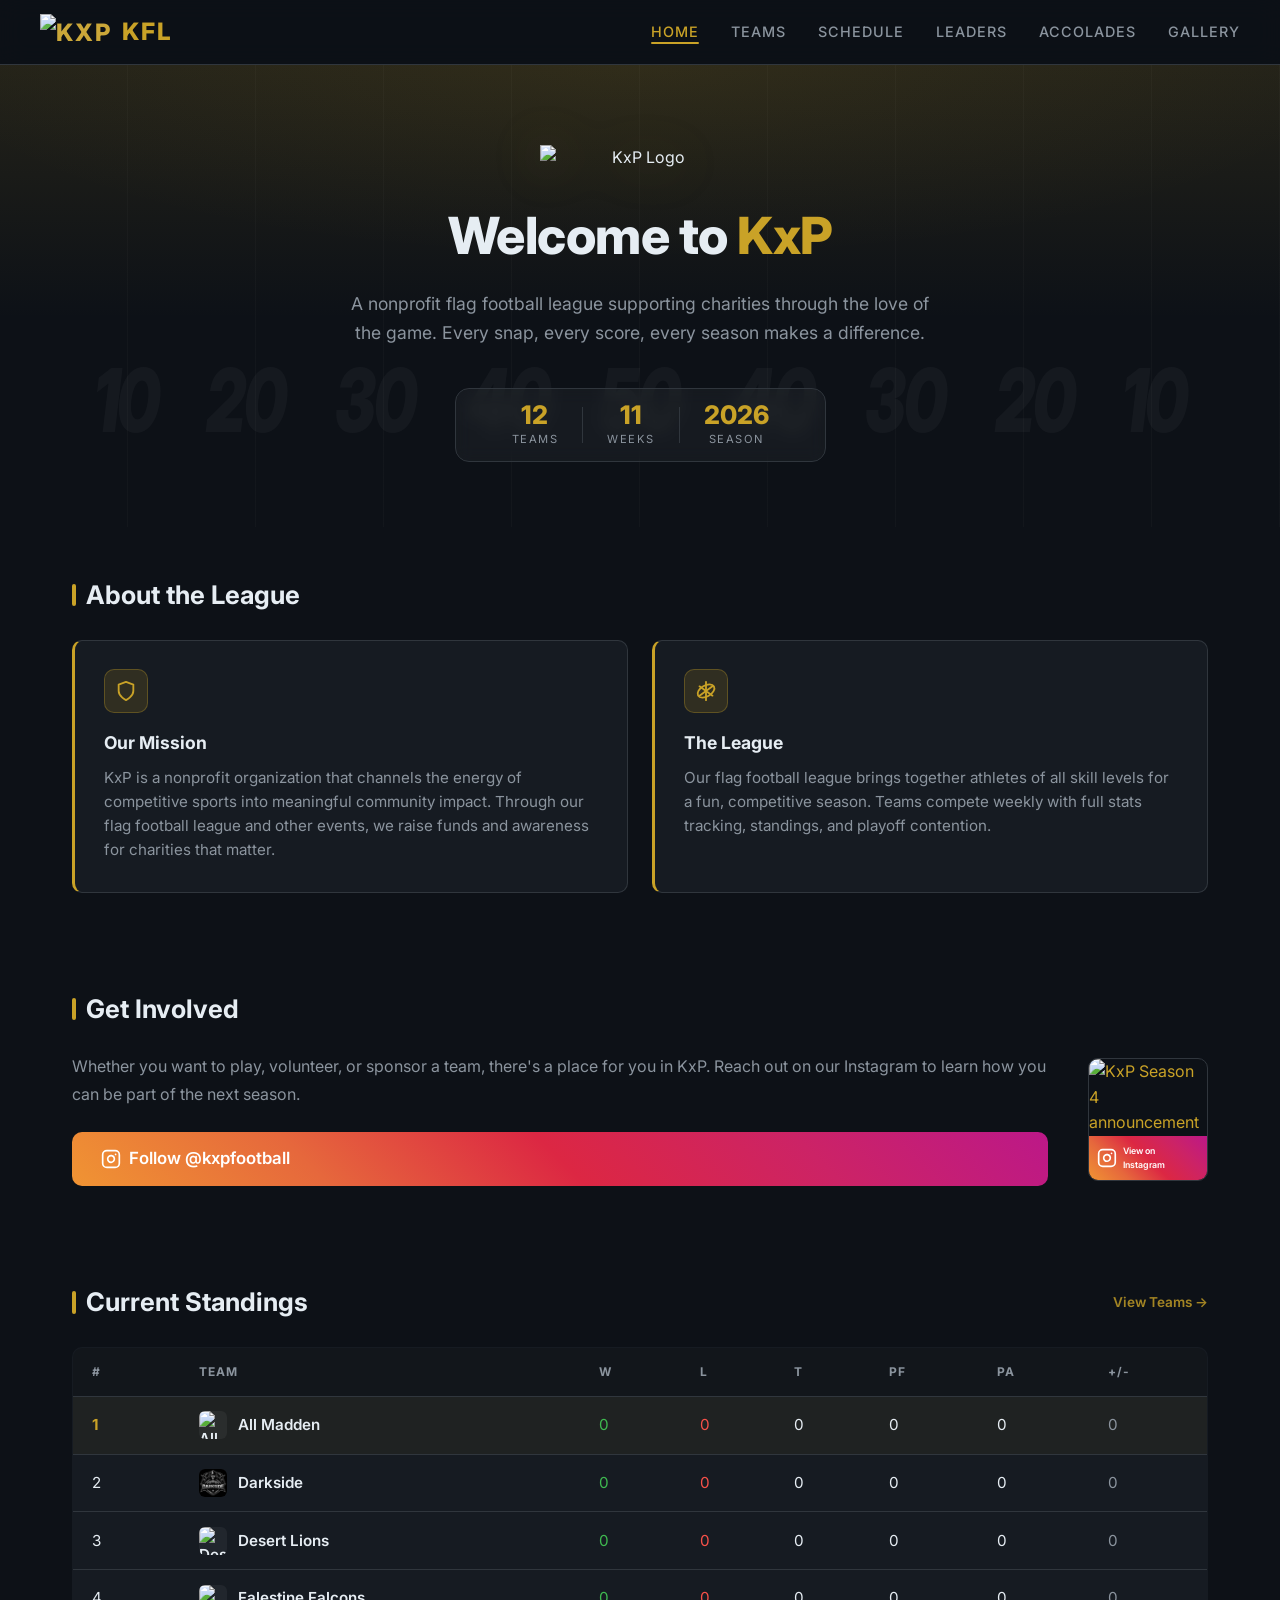
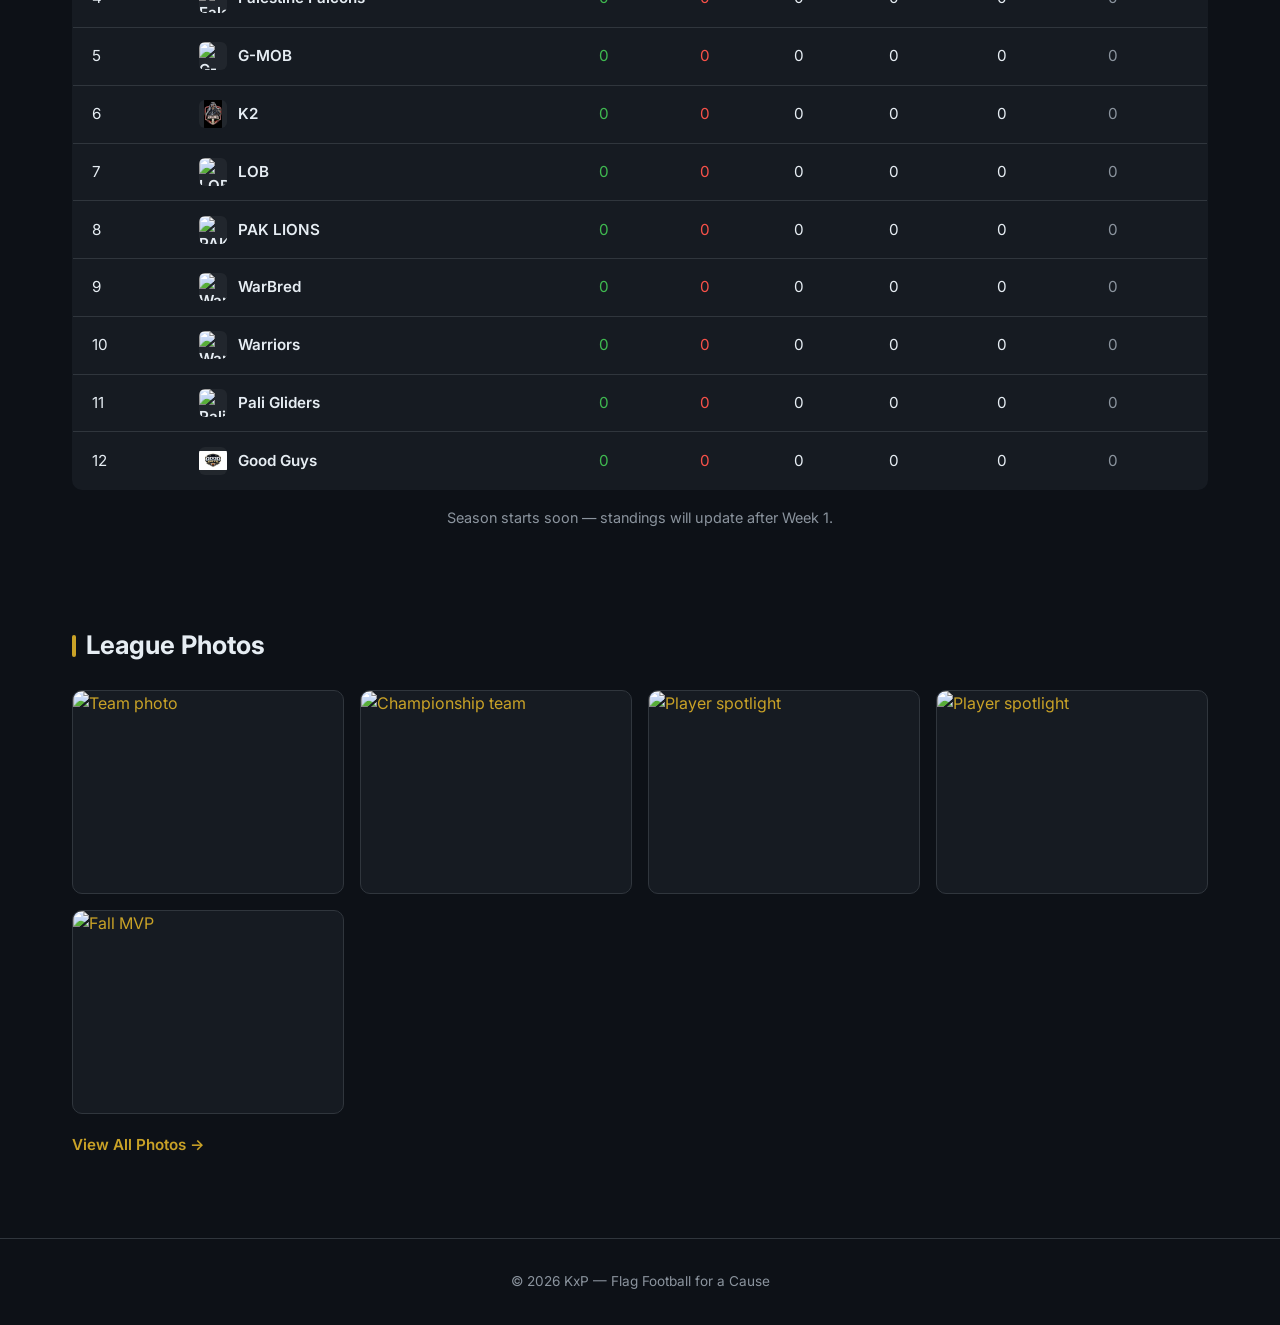
==== index.html @ 0ea10fe6 "Updated current schedule and cleared previous dummy stats" ====
<!DOCTYPE html>
<html lang="en">
<head>
  <meta charset="UTF-8">
  <meta name="viewport" content="width=device-width, initial-scale=1.0">
  <title>KxP Flag Football League</title>
  <link rel="preconnect" href="https://fonts.googleapis.com">
  <link href="https://fonts.googleapis.com/css2?family=Inter:wght@400;500;600;700;800&display=swap" rel="stylesheet">
  <link rel="stylesheet" href="css/style.css">
</head>
<body>

  <!-- Navigation -->
  <nav class="navbar">
    <div class="navbar-inner">
      <a href="index.html" class="nav-brand"><img src="images/logo.PNG" alt="KxP"> KFL</a>
      <button class="mobile-toggle" onclick="toggleMobileNav()">&#9776;</button>
      <ul class="nav-links">
        <li><a href="index.html">Home</a></li>
        <li><a href="teams.html">Teams</a></li>
        <li><a href="schedule.html">Schedule</a></li>
        <li><a href="leaders.html">Leaders</a></li>
        <li><a href="accolades.html">Accolades</a></li>
        <li><a href="gallery.html">Gallery</a></li>
      </ul>
    </div>
  </nav>

  <!-- Hero -->
  <section class="hero">
    <div class="hero-field-lines" aria-hidden="true">
      <div class="hero-yard-numbers">
        <span>10</span>
        <span>20</span>
        <span>30</span>
        <span>40</span>
        <span>50</span>
        <span>40</span>
        <span>30</span>
        <span>20</span>
        <span>10</span>
      </div>
    </div>
    <div class="hero-content">
      <div class="hero-logo">
        <img src="images/logo.PNG" alt="KxP Logo">
      </div>
      <h1>Welcome to <span>KxP</span></h1>
      <p class="subtitle">
        A nonprofit flag football league supporting charities through the love of the game.
        Every snap, every score, every season makes a difference.
      </p>
      <div class="hero-stats">
        <div class="hero-stat"><span class="hero-stat-num">12</span><span class="hero-stat-label">Teams</span></div>
        <div class="hero-stat-divider"></div>
        <div class="hero-stat"><span class="hero-stat-num">11</span><span class="hero-stat-label">Weeks</span></div>
        <div class="hero-stat-divider"></div>
        <div class="hero-stat"><span class="hero-stat-num">2026</span><span class="hero-stat-label">Season</span></div>
      </div>
    </div>
  </section>

  <!-- About -->
  <section class="section">
    <h2 class="section-title">About the League</h2>
    <div class="about-grid">
      <div class="about-card">
        <div class="about-card-icon">
          <svg viewBox="0 0 24 24" fill="none" stroke="currentColor" stroke-width="2" stroke-linecap="round" stroke-linejoin="round"><path d="M12 22s8-4 8-10V5l-8-3-8 3v7c0 6 8 10 8 10z"/></svg>
        </div>
        <h3>Our Mission</h3>
        <p>KxP is a nonprofit organization that channels the energy of competitive sports into meaningful community impact. Through our flag football league and other events, we raise funds and awareness for charities that matter.</p>
      </div>
      <div class="about-card">
        <div class="about-card-icon">
          <svg viewBox="0 0 24 24" fill="none" stroke="currentColor" stroke-width="2" stroke-linecap="round" stroke-linejoin="round"><ellipse cx="12" cy="12" rx="10" ry="6" transform="rotate(-30 12 12)"/><line x1="12" y1="2" x2="12" y2="22"/><path d="M4.93 6.93l14.14 10.14M19.07 6.93 4.93 17.07"/></svg>
        </div>
        <h3>The League</h3>
        <p>Our flag football league brings together athletes of all skill levels for a fun, competitive season. Teams compete weekly with full stats tracking, standings, and playoff contention.</p>
      </div>
    </div>
  </section>

  <!-- Get Involved -->
  <section class="section">
    <h2 class="section-title">Get Involved</h2>
    <div class="get-involved">
      <div class="get-involved-text">
        <p>Whether you want to play, volunteer, or sponsor a team, there's a place for you in KxP. Reach out on our Instagram to learn how you can be part of the next season.</p>
        <a href="https://www.instagram.com/kxpfootball/" target="_blank" rel="noopener" class="ig-follow-btn">
          <svg class="ig-icon" viewBox="0 0 24 24" fill="none" stroke="currentColor" stroke-width="2" stroke-linecap="round" stroke-linejoin="round"><rect x="2" y="2" width="20" height="20" rx="5" ry="5"/><path d="M16 11.37A4 4 0 1 1 12.63 8 4 4 0 0 1 16 11.37z"/><line x1="17.5" y1="6.5" x2="17.51" y2="6.5"/></svg>
          Follow @kxpfootball
        </a>
      </div>
      <a href="https://www.instagram.com/p/DWUYwHsEU8C/" target="_blank" rel="noopener" class="ig-post-card">
        <img src="images/ig-post.PNG" alt="KxP Season 4 announcement">
        <div class="ig-post-overlay">
          <svg width="20" height="20" viewBox="0 0 24 24" fill="none" stroke="#fff" stroke-width="2" stroke-linecap="round" stroke-linejoin="round"><rect x="2" y="2" width="20" height="20" rx="5" ry="5"/><path d="M16 11.37A4 4 0 1 1 12.63 8 4 4 0 0 1 16 11.37z"/><line x1="17.5" y1="6.5" x2="17.51" y2="6.5"/></svg>
          View on Instagram
        </div>
      </a>
    </div>
  </section>

  <!-- Standings -->
  <section class="section">
    <div class="section-title-row">
      <h2 class="section-title">Current Standings</h2>
      <a href="teams.html" class="section-link">View Teams &rarr;</a>
    </div>
    <div style="overflow-x:auto">
      <div id="standings"></div>
    </div>
  </section>

  <!-- Gallery Preview -->
  <section class="section">
    <h2 class="section-title">League Photos</h2>
    <div class="gallery-grid">
      <a href="gallery.html?photo=0" class="gallery-item"><img src="images/team1.PNG" alt="Team photo"></a>
      <a href="gallery.html?photo=1" class="gallery-item"><img src="images/DL.PNG" alt="Championship team"></a>
      <a href="gallery.html?photo=2" class="gallery-item"><img src="images/Player1.PNG" alt="Player spotlight"></a>
      <a href="gallery.html?photo=3" class="gallery-item"><img src="images/Player2.PNG" alt="Player spotlight"></a>
      <a href="gallery.html?photo=4" class="gallery-item"><img src="images/MVPfall.PNG" alt="Fall MVP"></a>
    </div>
    <a href="gallery.html" class="gallery-view-all">View All Photos &rarr;</a>
  </section>

  <!-- Footer -->
  <footer class="footer">
    <p>&copy; 2026 KxP &mdash; Flag Football for a Cause</p>
  </footer>

  <script src="js/app.js"></script>
</body>
</html>
---- css/style.css ----
/* ── Reset & Base ── */
*, *::before, *::after { margin: 0; padding: 0; box-sizing: border-box; }

:root {
  --bg: #0d1117;
  --surface: #161b22;
  --surface-hover: #1c2129;
  --border: #30363d;
  --text: #e6edf3;
  --text-muted: #8b949e;
  --accent: #c9a227;
  --accent-glow: rgba(201, 162, 39, 0.15);
  --green: #3fb950;
  --red: #f85149;
  --radius: 10px;
}

html { scroll-behavior: smooth; }

body {
  font-family: 'Inter', -apple-system, BlinkMacSystemFont, 'Segoe UI', sans-serif;
  background: var(--bg);
  color: var(--text);
  line-height: 1.6;
  min-height: 100vh;
}

a { color: var(--accent); text-decoration: none; transition: opacity 0.2s; }
a:hover { opacity: 0.85; }

img { max-width: 100%; display: block; }

/* ── Navigation ── */
.navbar {
  position: sticky;
  top: 0;
  z-index: 100;
  background: rgba(13, 17, 23, 0.92);
  backdrop-filter: blur(12px);
  border-bottom: 1px solid var(--border);
  padding: 0 2rem;
}

.navbar-inner {
  max-width: 1200px;
  margin: 0 auto;
  display: flex;
  align-items: center;
  justify-content: space-between;
  height: 64px;
}

.nav-brand {
  font-size: 1.5rem;
  font-weight: 800;
  color: var(--accent);
  letter-spacing: 2px;
  text-transform: uppercase;
  display: flex;
  align-items: center;
  gap: 0.6rem;
}

.nav-brand img {
  height: 36px;
  width: auto;
  mix-blend-mode: screen;
}

.nav-brand span { color: var(--text); font-weight: 400; }

.nav-links { display: flex; gap: 2rem; list-style: none; }

.nav-links a {
  color: var(--text-muted);
  font-weight: 500;
  font-size: 0.9rem;
  text-transform: uppercase;
  letter-spacing: 1px;
  transition: color 0.2s;
  position: relative;
}

.nav-links a:hover, .nav-links a.active { color: var(--accent); opacity: 1; }

.nav-links a.active::after {
  content: '';
  position: absolute;
  bottom: -4px;
  left: 0;
  right: 0;
  height: 2px;
  background: var(--accent);
  border-radius: 1px;
}

.mobile-toggle {
  display: none;
  background: none;
  border: none;
  color: var(--text);
  font-size: 1.5rem;
  cursor: pointer;
}

/* ── Hero ── */
.hero {
  position: relative;
  text-align: center;
  padding: 5rem 2rem 4rem;
  overflow: hidden;
  background:
    linear-gradient(180deg, rgba(201,162,39,0.12) 0%, transparent 55%),
    radial-gradient(ellipse 80% 60% at 50% 0%, rgba(201,162,39,0.08) 0%, transparent 70%);
}

/* Subtle yard-line texture in the hero */
.hero-field-lines {
  position: absolute;
  inset: 0;
  pointer-events: none;
  background-image:
    repeating-linear-gradient(
      90deg,
      transparent,
      transparent calc(10% - 1px),
      rgba(255,255,255,0.025) calc(10% - 1px),
      rgba(255,255,255,0.025) 10%
    );
  z-index: 0;
}

.hero-yard-numbers {
  position: absolute;
  bottom: 18%;
  left: 0;
  right: 0;
  display: flex;
  justify-content: space-around;
  padding: 0 5.5%;
  pointer-events: none;
  user-select: none;
}

.hero-yard-numbers span {
  font-size: 5.5rem;
  font-weight: 900;
  font-style: italic;
  color: rgba(255, 255, 255, 0.035);
  line-height: 1;
  letter-spacing: -3px;
  transform: scaleX(0.72);
  transform-origin: center bottom;
  display: block;
}

.hero-content {
  position: relative;
  z-index: 1;
}

.hero-logo {
  width: 200px;
  height: auto;
  margin: 0 auto 1.5rem;
  display: flex;
  align-items: center;
  justify-content: center;
  filter: drop-shadow(0 4px 24px rgba(201,162,39,0.3));
}

.hero-logo img {
  width: 100%;
  height: auto;
  object-fit: contain;
}

.hero h1 {
  font-size: 3.2rem;
  font-weight: 800;
  margin-bottom: 0.75rem;
  letter-spacing: -0.5px;
}

.hero h1 span {
  color: var(--accent);
  position: relative;
}

.hero .subtitle {
  color: var(--text-muted);
  font-size: 1.1rem;
  max-width: 600px;
  margin: 0 auto 2rem;
  line-height: 1.7;
}

/* Hero stat strip */
.hero-stats {
  display: inline-flex;
  align-items: center;
  gap: 0;
  background: rgba(255,255,255,0.04);
  border: 1px solid var(--border);
  border-radius: 14px;
  padding: 0.8rem 2rem;
  margin-top: 0.5rem;
  backdrop-filter: blur(8px);
}

.hero-stat {
  display: flex;
  flex-direction: column;
  align-items: center;
  padding: 0 1.5rem;
}

.hero-stat-num {
  font-size: 1.6rem;
  font-weight: 800;
  color: var(--accent);
  line-height: 1;
}

.hero-stat-label {
  font-size: 0.7rem;
  text-transform: uppercase;
  letter-spacing: 1.5px;
  color: var(--text-muted);
  margin-top: 0.2rem;
}

.hero-stat-divider {
  width: 1px;
  height: 36px;
  background: var(--border);
  flex-shrink: 0;
}

/* ── Section ── */
.section {
  max-width: 1200px;
  margin: 0 auto;
  padding: 3rem 2rem;
}

.section-title {
  font-size: 1.6rem;
  font-weight: 700;
  margin-bottom: 1.5rem;
  display: flex;
  align-items: center;
  gap: 0.6rem;
}

.section-title::before {
  content: '';
  width: 4px;
  height: 1.4rem;
  background: var(--accent);
  border-radius: 2px;
}

/* ── Section Title Row ── */
.section-title-row {
  display: flex;
  align-items: center;
  justify-content: space-between;
  margin-bottom: 1.5rem;
}

.section-title-row .section-title {
  margin-bottom: 0;
}

.section-link {
  font-size: 0.85rem;
  font-weight: 600;
  color: var(--accent);
  opacity: 0.8;
  transition: opacity 0.2s;
}

.section-link:hover { opacity: 1; }

/* ── About Cards ── */
.about-grid {
  display: grid;
  grid-template-columns: repeat(auto-fit, minmax(280px, 1fr));
  gap: 1.5rem;
}

.about-card {
  background: var(--surface);
  border: 1px solid var(--border);
  border-radius: var(--radius);
  border-left: 3px solid var(--accent);
  padding: 1.8rem;
  transition: border-color 0.2s, transform 0.2s, box-shadow 0.2s;
}

.about-card:hover {
  transform: translateY(-2px);
  box-shadow: 0 8px 24px rgba(0,0,0,0.3);
}

.about-card-icon {
  width: 44px;
  height: 44px;
  background: var(--accent-glow);
  border: 1px solid rgba(201,162,39,0.3);
  border-radius: 10px;
  display: flex;
  align-items: center;
  justify-content: center;
  margin-bottom: 1rem;
  color: var(--accent);
}

.about-card-icon svg {
  width: 22px;
  height: 22px;
}

.about-card h3 { font-size: 1.1rem; margin-bottom: 0.5rem; }
.about-card p { color: var(--text-muted); font-size: 0.95rem; }

/* ── Get Involved ── */
.get-involved {
  display: flex;
  gap: 2.5rem;
  align-items: center;
  justify-content: center;
}

.get-involved-text {
  flex: 1;
  display: flex;
  flex-direction: column;
  justify-content: center;
}

.get-involved-text p {
  color: var(--text-muted);
  font-size: 1rem;
  line-height: 1.7;
  margin-bottom: 1.5rem;
}

.ig-follow-btn {
  display: inline-flex;
  align-items: center;
  gap: 0.5rem;
  background: linear-gradient(45deg, #f09433, #e6683c, #dc2743, #cc2366, #bc1888);
  color: #fff;
  font-weight: 600;
  font-size: 1.05rem;
  padding: 0.85rem 1.8rem;
  border-radius: 10px;
  transition: transform 0.2s, box-shadow 0.2s;
  text-decoration: none;
}

.ig-follow-btn:hover {
  transform: translateY(-2px);
  box-shadow: 0 4px 20px rgba(225, 48, 108, 0.35);
  opacity: 1;
  color: #fff;
}

.ig-icon {
  width: 20px;
  height: 20px;
}

.ig-post-card {
  flex-shrink: 0;
  width: 120px;
  border-radius: 10px;
  overflow: hidden;
  position: relative;
  display: block;
  text-decoration: none;
  border: 1px solid var(--border);
  transition: transform 0.2s, box-shadow 0.2s;
}

.ig-post-card:hover {
  transform: translateY(-3px);
  box-shadow: 0 6px 24px rgba(225, 48, 108, 0.3);
}

.ig-post-card img {
  width: 100%;
  display: block;
}

.ig-post-overlay {
  display: flex;
  align-items: center;
  justify-content: center;
  gap: 0.4rem;
  padding: 0.5rem;
  background: linear-gradient(45deg, #f09433, #e6683c, #dc2743, #cc2366, #bc1888);
  color: #fff;
  font-size: 0.55rem;
  font-weight: 600;
}

@media (max-width: 768px) {
  .get-involved {
    flex-direction: column;
  }
  .ig-post-card {
    width: 100%;
    max-width: 280px;
    margin: 0 auto;
  }
}

/* ── Standings Table ── */
.standings-table {
  width: 100%;
  border-collapse: collapse;
  background: var(--surface);
  border: 1px solid var(--border);
  border-radius: var(--radius);
  overflow: hidden;
}

.standings-table th {
  text-align: left;
  padding: 0.9rem 1.2rem;
  font-size: 0.75rem;
  text-transform: uppercase;
  letter-spacing: 1px;
  color: var(--text-muted);
  background: rgba(0,0,0,0.2);
  border-bottom: 1px solid var(--border);
}

.standings-table td {
  padding: 0.9rem 1.2rem;
  border-bottom: 1px solid var(--border);
  font-size: 0.95rem;
}

.standings-table tr:last-child td { border-bottom: none; }

.standings-table tbody tr {
  cursor: pointer;
  transition: background 0.15s;
}

.standings-table tbody tr:first-child td:first-child {
  color: var(--accent);
  font-weight: 700;
}

.standings-table tbody tr:first-child {
  background: rgba(201, 162, 39, 0.05);
}

.standings-table tbody tr:hover { background: var(--surface-hover); }

.team-name-cell {
  display: flex;
  align-items: center;
  gap: 0.7rem;
  font-weight: 600;
}

.team-logo {
  border-radius: 6px;
  object-fit: contain;
  flex-shrink: 0;
  background: rgba(255,255,255,0.05);
}

.record-win { color: var(--green); }
.record-loss { color: var(--red); }

/* ── Photo Gallery ── */
.gallery-grid {
  display: grid;
  grid-template-columns: repeat(auto-fill, minmax(220px, 1fr));
  gap: 1rem;
}

.gallery-item {
  aspect-ratio: 4/3;
  border-radius: var(--radius);
  overflow: hidden;
  background: var(--surface);
  border: 1px solid var(--border);
}

.gallery-item img {
  width: 100%;
  height: 100%;
  object-fit: cover;
  transition: transform 0.3s;
}

.gallery-item:hover img { transform: scale(1.05); }

.gallery-view-all {
  display: inline-block;
  margin-top: 1.2rem;
  font-weight: 600;
  font-size: 0.95rem;
  color: var(--accent);
  transition: opacity 0.2s;
}

.gallery-view-all:hover { opacity: 0.8; }

/* ── Gallery Page Grid ── */
.gallery-page-grid {
  display: grid;
  grid-template-columns: repeat(auto-fill, minmax(260px, 1fr));
  gap: 1.2rem;
}

.gallery-page-item {
  border-radius: var(--radius);
  overflow: hidden;
  background: var(--surface);
  border: 1px solid var(--border);
  cursor: pointer;
  transition: border-color 0.2s, transform 0.2s;
}

.gallery-page-item:hover {
  border-color: var(--accent);
  transform: translateY(-3px);
}

.gallery-page-item img {
  width: 100%;
  aspect-ratio: 4/3;
  object-fit: cover;
  display: block;
  transition: transform 0.3s;
}

.gallery-page-item:hover img { transform: scale(1.03); }

.gallery-page-caption {
  padding: 0.7rem 1rem;
  font-size: 0.85rem;
  color: var(--text-muted);
  font-weight: 500;
}

/* ── Lightbox ── */
.lightbox {
  display: none;
  position: fixed;
  inset: 0;
  z-index: 1000;
  background: rgba(0, 0, 0, 0.92);
  backdrop-filter: blur(8px);
  align-items: center;
  justify-content: center;
}

.lightbox.active {
  display: flex;
}

.lightbox-content {
  max-width: 90vw;
  max-height: 85vh;
  display: flex;
  flex-direction: column;
  align-items: center;
}

.lightbox-content img {
  max-width: 90vw;
  max-height: 78vh;
  object-fit: contain;
  border-radius: 8px;
  animation: lbFadeIn 0.25s;
}

@keyframes lbFadeIn {
  from { opacity: 0; transform: scale(0.95); }
  to { opacity: 1; transform: scale(1); }
}

.lightbox-caption {
  color: var(--text);
  font-size: 1rem;
  font-weight: 600;
  margin-top: 1rem;
  text-align: center;
}

.lightbox-counter {
  color: var(--text-muted);
  font-size: 0.8rem;
  margin-top: 0.3rem;
}

.lightbox-close,
.lightbox-prev,
.lightbox-next {
  position: absolute;
  background: none;
  border: none;
  color: #fff;
  cursor: pointer;
  transition: color 0.2s, transform 0.2s;
  z-index: 1001;
}

.lightbox-close {
  top: 1.5rem;
  right: 1.5rem;
  font-size: 2.2rem;
  line-height: 1;
}

.lightbox-close:hover { color: var(--accent); }

.lightbox-prev,
.lightbox-next {
  top: 50%;
  transform: translateY(-50%);
  font-size: 2.5rem;
  padding: 0.5rem;
  background: rgba(255,255,255,0.08);
  border-radius: 50%;
  width: 50px;
  height: 50px;
  display: flex;
  align-items: center;
  justify-content: center;
}

.lightbox-prev { left: 1.5rem; }
.lightbox-next { right: 1.5rem; }

.lightbox-prev:hover,
.lightbox-next:hover {
  background: rgba(255,255,255,0.15);
  color: var(--accent);
}

@media (max-width: 768px) {
  .lightbox-prev,
  .lightbox-next {
    width: 40px;
    height: 40px;
    font-size: 1.8rem;
  }
  .lightbox-prev { left: 0.5rem; }
  .lightbox-next { right: 0.5rem; }
  .lightbox-close { top: 0.8rem; right: 0.8rem; }
}

/* ── Schedule ── */
.schedule-week {
  margin-bottom: 2rem;
}

.week-header {
  display: flex;
  align-items: center;
  justify-content: space-between;
  margin-bottom: 1rem;
  padding-bottom: 0.5rem;
  border-bottom: 1px solid var(--border);
}

.week-header h3 { font-size: 1.1rem; font-weight: 600; }
.week-header .week-date { color: var(--text-muted); font-size: 0.9rem; }

.game-card {
  background: var(--surface);
  border: 1px solid var(--border);
  border-radius: var(--radius);
  padding: 1.2rem 1.5rem;
  margin-bottom: 0.75rem;
  display: flex;
  align-items: center;
  justify-content: space-between;
  transition: border-color 0.2s;
}

.game-card:hover { border-color: var(--accent); }

.game-card.tbd-week {
  justify-content: center;
  background: transparent;
  border-style: dashed;
}

.tbd-note {
  color: var(--text-muted);
  font-style: italic;
  font-size: 0.95rem;
}

.game-team {
  display: flex;
  align-items: center;
  gap: 0.6rem;
  font-weight: 600;
  min-width: 140px;
}

.game-team.away { justify-content: flex-end; }

.game-score {
  text-align: center;
  min-width: 100px;
}

.game-score .score {
  font-size: 1.3rem;
  font-weight: 700;
  letter-spacing: 2px;
}

.game-score .game-time {
  font-size: 0.8rem;
  color: var(--text-muted);
}

.game-score .upcoming-badge {
  display: inline-block;
  background: var(--accent-glow);
  border: 1px solid var(--accent);
  color: var(--accent);
  font-size: 0.7rem;
  font-weight: 600;
  padding: 0.2rem 0.6rem;
  border-radius: 4px;
  text-transform: uppercase;
  letter-spacing: 1px;
}

.game-meta {
  font-size: 0.8rem;
  color: var(--text-muted);
  text-align: center;
}

/* ── Teams Page ── */
.teams-grid {
  display: grid;
  grid-template-columns: repeat(auto-fit, minmax(280px, 1fr));
  gap: 1.5rem;
  margin-bottom: 3rem;
}

.team-card {
  background: var(--surface);
  border: 1px solid var(--border);
  border-radius: var(--radius);
  padding: 1.5rem;
  cursor: pointer;
  transition: border-color 0.2s, transform 0.2s;
}

.team-card:hover {
  border-color: var(--accent);
  transform: translateY(-2px);
}

.team-card-header {
  display: flex;
  align-items: center;
  gap: 0.8rem;
  margin-bottom: 0.8rem;
}

.team-card-header h3 { font-size: 1.2rem; }

.team-card .team-record {
  color: var(--text-muted);
  font-size: 0.9rem;
}

/* ── Team Detail (shown on teams page) ── */
.team-detail {
  display: none;
  background: var(--surface);
  border: 1px solid var(--border);
  border-radius: var(--radius);
  padding: 2rem;
  margin-bottom: 2rem;
  animation: fadeIn 0.3s;
}

.team-detail.active { display: block; }

@keyframes fadeIn {
  from { opacity: 0; transform: translateY(-8px); }
  to { opacity: 1; transform: translateY(0); }
}

.team-detail-header {
  display: flex;
  align-items: center;
  gap: 1rem;
  margin-bottom: 1.5rem;
  padding-bottom: 1rem;
  border-bottom: 1px solid var(--border);
}

.team-detail-header h2 { font-size: 1.6rem; }
.team-detail-header .detail-record { color: var(--text-muted); }

.close-detail {
  margin-left: auto;
  background: none;
  border: 1px solid var(--border);
  color: var(--text-muted);
  padding: 0.4rem 0.8rem;
  border-radius: 6px;
  cursor: pointer;
  font-size: 0.85rem;
  transition: border-color 0.2s, color 0.2s;
}

.close-detail:hover { border-color: var(--accent); color: var(--text); }

.roster-table {
  width: 100%;
  border-collapse: collapse;
}

.roster-table th {
  text-align: left;
  padding: 0.7rem 0.8rem;
  font-size: 0.7rem;
  text-transform: uppercase;
  letter-spacing: 1px;
  color: var(--text-muted);
  border-bottom: 1px solid var(--border);
}

.roster-table td {
  padding: 0.7rem 0.8rem;
  font-size: 0.9rem;
  border-bottom: 1px solid var(--border);
}

.roster-table tr:last-child td { border-bottom: none; }

.roster-table .player-name { font-weight: 600; }
.roster-table .player-number { color: var(--accent); font-weight: 700; }

/* ── Stat Leaders ── */
.leaders-grid {
  display: grid;
  grid-template-columns: repeat(auto-fit, minmax(340px, 1fr));
  gap: 1.5rem;
}

.leader-category {
  background: var(--surface);
  border: 1px solid var(--border);
  border-radius: var(--radius);
  overflow: hidden;
}

.leader-category-header {
  padding: 1rem 1.2rem;
  font-weight: 700;
  font-size: 0.95rem;
  background: rgba(0,0,0,0.2);
  border-bottom: 1px solid var(--border);
  display: flex;
  align-items: center;
  gap: 0.5rem;
}

.leader-category-header .stat-icon {
  color: var(--accent);
  font-size: 0.8rem;
}

.leader-row {
  display: flex;
  align-items: center;
  padding: 0.6rem 1.2rem;
  border-bottom: 1px solid var(--border);
  font-size: 0.9rem;
  transition: background 0.15s;
}

.leader-row:last-child { border-bottom: none; }
.leader-row:hover { background: var(--surface-hover); }

.leader-rank {
  width: 28px;
  font-weight: 700;
  color: var(--text-muted);
  flex-shrink: 0;
}

.leader-rank.top-3 { color: var(--accent); }

.leader-info {
  flex: 1;
  min-width: 0;
}

.leader-name {
  font-weight: 600;
  white-space: nowrap;
  overflow: hidden;
  text-overflow: ellipsis;
}

.leader-meta {
  font-size: 0.75rem;
  color: var(--text-muted);
}

.leader-value {
  font-weight: 700;
  font-size: 1rem;
  min-width: 50px;
  text-align: right;
  flex-shrink: 0;
}

/* ── Accolades ── */
.accolade-season {
  margin-bottom: 3rem;
}

.accolade-season-title {
  font-size: 1.3rem;
  font-weight: 700;
  color: var(--accent);
  margin-bottom: 1.2rem;
  padding-bottom: 0.6rem;
  border-bottom: 1px solid var(--border);
}

.accolade-grid {
  display: grid;
  grid-template-columns: repeat(auto-fill, minmax(260px, 1fr));
  gap: 1.5rem;
}

.accolade-card {
  background: var(--surface);
  border: 1px solid var(--border);
  border-radius: var(--radius);
  overflow: hidden;
  transition: border-color 0.2s, transform 0.2s;
  position: relative;
}

.accolade-card:hover {
  border-color: var(--accent);
  transform: translateY(-3px);
}

.accolade-card img {
  width: 100%;
  height: 280px;
  object-fit: cover;
  object-position: top;
  display: block;
}

.accolade-champ {
  border-color: rgba(201, 162, 39, 0.4);
  box-shadow: 0 0 20px rgba(201, 162, 39, 0.08);
}

.accolade-badge {
  position: absolute;
  top: 0.8rem;
  left: 0.8rem;
  background: var(--accent);
  color: var(--bg);
  font-size: 0.7rem;
  font-weight: 700;
  text-transform: uppercase;
  letter-spacing: 1px;
  padding: 0.3rem 0.7rem;
  border-radius: 5px;
  z-index: 1;
}

.accolade-badge-mvp {
  background: linear-gradient(135deg, #c9a227, #f0d060);
}

.accolade-badge-dpoy {
  background: linear-gradient(135deg, #3fb950, #2ea043);
}

.accolade-badge-opoy {
  background: linear-gradient(135deg, #58a6ff, #388bfd);
}

.accolade-info {
  padding: 1rem 1.2rem;
}

.accolade-info h4 {
  font-size: 1.05rem;
  font-weight: 700;
  margin-bottom: 0.2rem;
}

.accolade-info p {
  color: var(--text-muted);
  font-size: 0.85rem;
}

/* ── No Stats Message ── */
.no-stats-message {
  text-align: center;
  color: var(--text-muted);
  padding: 3rem 1rem;
  background: var(--surface);
  border: 1px solid var(--border);
  border-radius: var(--radius);
}

/* ── Game Card Played State ── */
.game-card.game-played {
  position: relative;
}

.game-card.game-played:hover {
  border-color: var(--accent);
  background: var(--surface-hover);
}

.game-expand-hint {
  display: none;
  position: absolute;
  bottom: 6px;
  right: 12px;
  font-size: 0.7rem;
  color: var(--accent);
  font-weight: 600;
  text-transform: uppercase;
  letter-spacing: 0.5px;
  opacity: 0.7;
}

.game-card.game-played:hover .game-expand-hint {
  display: block;
}

/* ── Game Detail Overlay / Modal ── */
.game-detail-overlay {
  display: none;
  position: fixed;
  inset: 0;
  z-index: 1000;
  background: rgba(0, 0, 0, 0.85);
  backdrop-filter: blur(8px);
  overflow-y: auto;
  padding: 2rem;
  justify-content: center;
  align-items: flex-start;
}

.game-detail-overlay.active {
  display: flex;
}

.game-detail-modal {
  background: var(--bg);
  border: 1px solid var(--border);
  border-radius: 14px;
  max-width: 900px;
  width: 100%;
  margin: 2rem auto;
  padding: 2rem;
  position: relative;
  animation: modalSlideIn 0.3s ease;
}

@keyframes modalSlideIn {
  from { opacity: 0; transform: translateY(-20px); }
  to { opacity: 1; transform: translateY(0); }
}

.game-detail-close {
  position: absolute;
  top: 1rem;
  right: 1rem;
  background: none;
  border: 1px solid var(--border);
  color: var(--text-muted);
  font-size: 1.5rem;
  line-height: 1;
  width: 36px;
  height: 36px;
  border-radius: 8px;
  cursor: pointer;
  display: flex;
  align-items: center;
  justify-content: center;
  transition: border-color 0.2s, color 0.2s;
  z-index: 1;
}

.game-detail-close:hover {
  border-color: var(--accent);
  color: var(--text);
}

/* ── Box Score Header ── */
.boxscore-header {
  text-align: center;
  margin-bottom: 2rem;
}

.boxscore-matchup {
  display: flex;
  align-items: center;
  justify-content: center;
  gap: 1.5rem;
  margin-bottom: 0.75rem;
}

.boxscore-team {
  display: flex;
  align-items: center;
  gap: 0.75rem;
  flex: 1;
}

.boxscore-team:first-child {
  justify-content: flex-end;
}

.boxscore-team:last-child {
  justify-content: flex-start;
}

.boxscore-team.winner .boxscore-team-name {
  color: var(--accent);
}

.boxscore-team-name {
  font-size: 1.2rem;
  font-weight: 700;
}

.boxscore-team-record {
  font-size: 0.8rem;
  color: var(--text-muted);
}

.boxscore-final {
  flex-shrink: 0;
  min-width: 120px;
}

.boxscore-scores {
  display: flex;
  align-items: center;
  justify-content: center;
  gap: 0.5rem;
}

.boxscore-pts {
  font-size: 2rem;
  font-weight: 800;
  color: var(--text-muted);
}

.boxscore-pts.winning {
  color: var(--text);
}

.boxscore-divider {
  font-size: 1.5rem;
  color: var(--text-muted);
}

.boxscore-label {
  font-size: 0.7rem;
  letter-spacing: 2px;
  text-transform: uppercase;
  color: var(--text-muted);
  margin-top: 0.25rem;
}

.boxscore-meta {
  color: var(--text-muted);
  font-size: 0.85rem;
}

/* ── Box Score Summary (head-to-head team stats) ── */
.boxscore-summary {
  background: var(--surface);
  border: 1px solid var(--border);
  border-radius: var(--radius);
  margin-bottom: 2rem;
  overflow: hidden;
}

.summary-row {
  display: flex;
  align-items: center;
  padding: 0.65rem 1.5rem;
  border-bottom: 1px solid var(--border);
}

.summary-row:last-child {
  border-bottom: none;
}

.summary-row.summary-header {
  background: rgba(0, 0, 0, 0.25);
  font-weight: 700;
  font-size: 0.85rem;
}

.summary-label {
  flex: 1;
  text-align: center;
  font-size: 0.85rem;
  color: var(--text-muted);
}

.summary-val {
  width: 80px;
  text-align: center;
  font-weight: 600;
  font-size: 0.95rem;
}

.summary-val.highlight {
  color: var(--accent);
}

/* ── Box Score Roster Tables ── */
.boxscore-roster {
  margin-bottom: 1.5rem;
}

.boxscore-roster-header {
  display: flex;
  align-items: center;
  gap: 0.6rem;
  font-size: 1.05rem;
  font-weight: 700;
  padding-bottom: 0.75rem;
  margin-bottom: 0.5rem;
  border-bottom: 2px solid var(--accent);
}

.boxscore-section-label {
  font-size: 0.75rem;
  font-weight: 700;
  text-transform: uppercase;
  letter-spacing: 1.5px;
  color: var(--text-muted);
  padding: 0.75rem 0 0.4rem;
}

.boxscore-table-wrap {
  overflow-x: auto;
  margin-bottom: 0.5rem;
}

.boxscore-table {
  width: 100%;
  border-collapse: collapse;
  font-size: 0.85rem;
}

.boxscore-table th {
  text-align: left;
  padding: 0.5rem 0.7rem;
  font-size: 0.7rem;
  text-transform: uppercase;
  letter-spacing: 0.5px;
  color: var(--text-muted);
  border-bottom: 1px solid var(--border);
  white-space: nowrap;
}

.boxscore-table td {
  padding: 0.5rem 0.7rem;
  border-bottom: 1px solid rgba(48, 54, 61, 0.5);
}

.boxscore-table tr:last-child td {
  border-bottom: none;
}

.boxscore-table tr:hover {
  background: var(--surface-hover);
}

.boxscore-table tr.no-stats {
  opacity: 0.45;
}

.boxscore-table .player-number {
  color: var(--accent);
  font-weight: 700;
}

.boxscore-table .player-name {
  font-weight: 600;
  white-space: nowrap;
}

.boxscore-table .stat-highlight {
  color: var(--green);
  font-weight: 700;
}

/* ── Footer ── */
.footer {
  text-align: center;
  padding: 2rem;
  border-top: 1px solid var(--border);
  color: var(--text-muted);
  font-size: 0.85rem;
  margin-top: 2rem;
}

.footer a { color: var(--accent); }

/* ── Responsive ── */
@media (max-width: 768px) {
  .hero h1 { font-size: 2rem; }
  .hero { padding: 3rem 1.5rem 2rem; }

  .nav-links {
    display: none;
    position: absolute;
    top: 64px;
    left: 0;
    right: 0;
    background: var(--bg);
    border-bottom: 1px solid var(--border);
    flex-direction: column;
    padding: 1rem 2rem;
    gap: 1rem;
  }

  .nav-links.open { display: flex; }
  .mobile-toggle { display: block; }

  .game-card { flex-direction: column; gap: 0.5rem; text-align: center; }
  .game-team, .game-team.away { justify-content: center; min-width: auto; }

  .roster-table { font-size: 0.8rem; }
  .roster-table th, .roster-table td { padding: 0.5rem 0.4rem; }

  .standings-table th, .standings-table td { padding: 0.6rem 0.8rem; font-size: 0.85rem; }

  /* Box score modal responsive */
  .game-detail-overlay { padding: 0.5rem; }
  .game-detail-modal { padding: 1.2rem; margin: 0.5rem auto; }
  .boxscore-matchup { flex-direction: column; gap: 0.75rem; }
  .boxscore-team { justify-content: center !important; }
  .boxscore-team-info { text-align: center !important; }
  .boxscore-final { order: -1; }
  .summary-val { width: 60px; font-size: 0.85rem; }
  .summary-label { font-size: 0.75rem; }

  .game-expand-hint { display: none !important; }
}
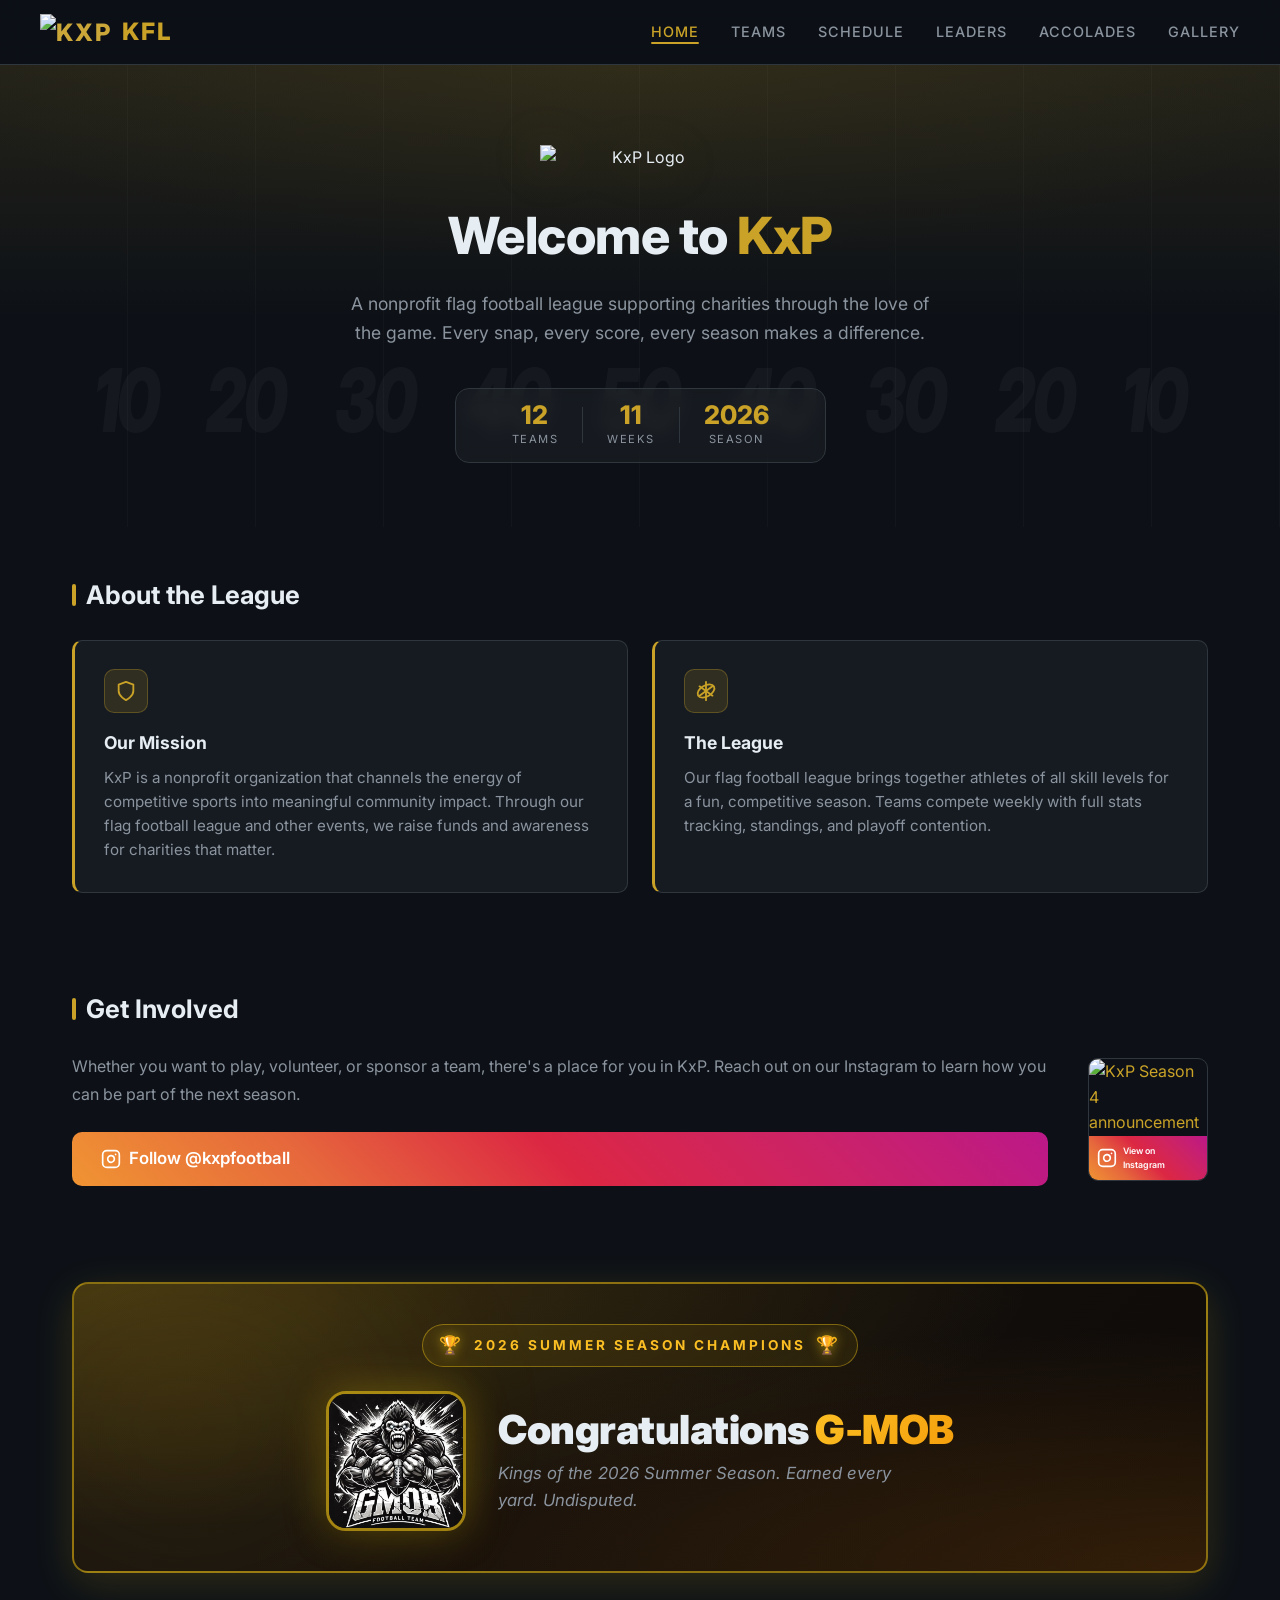
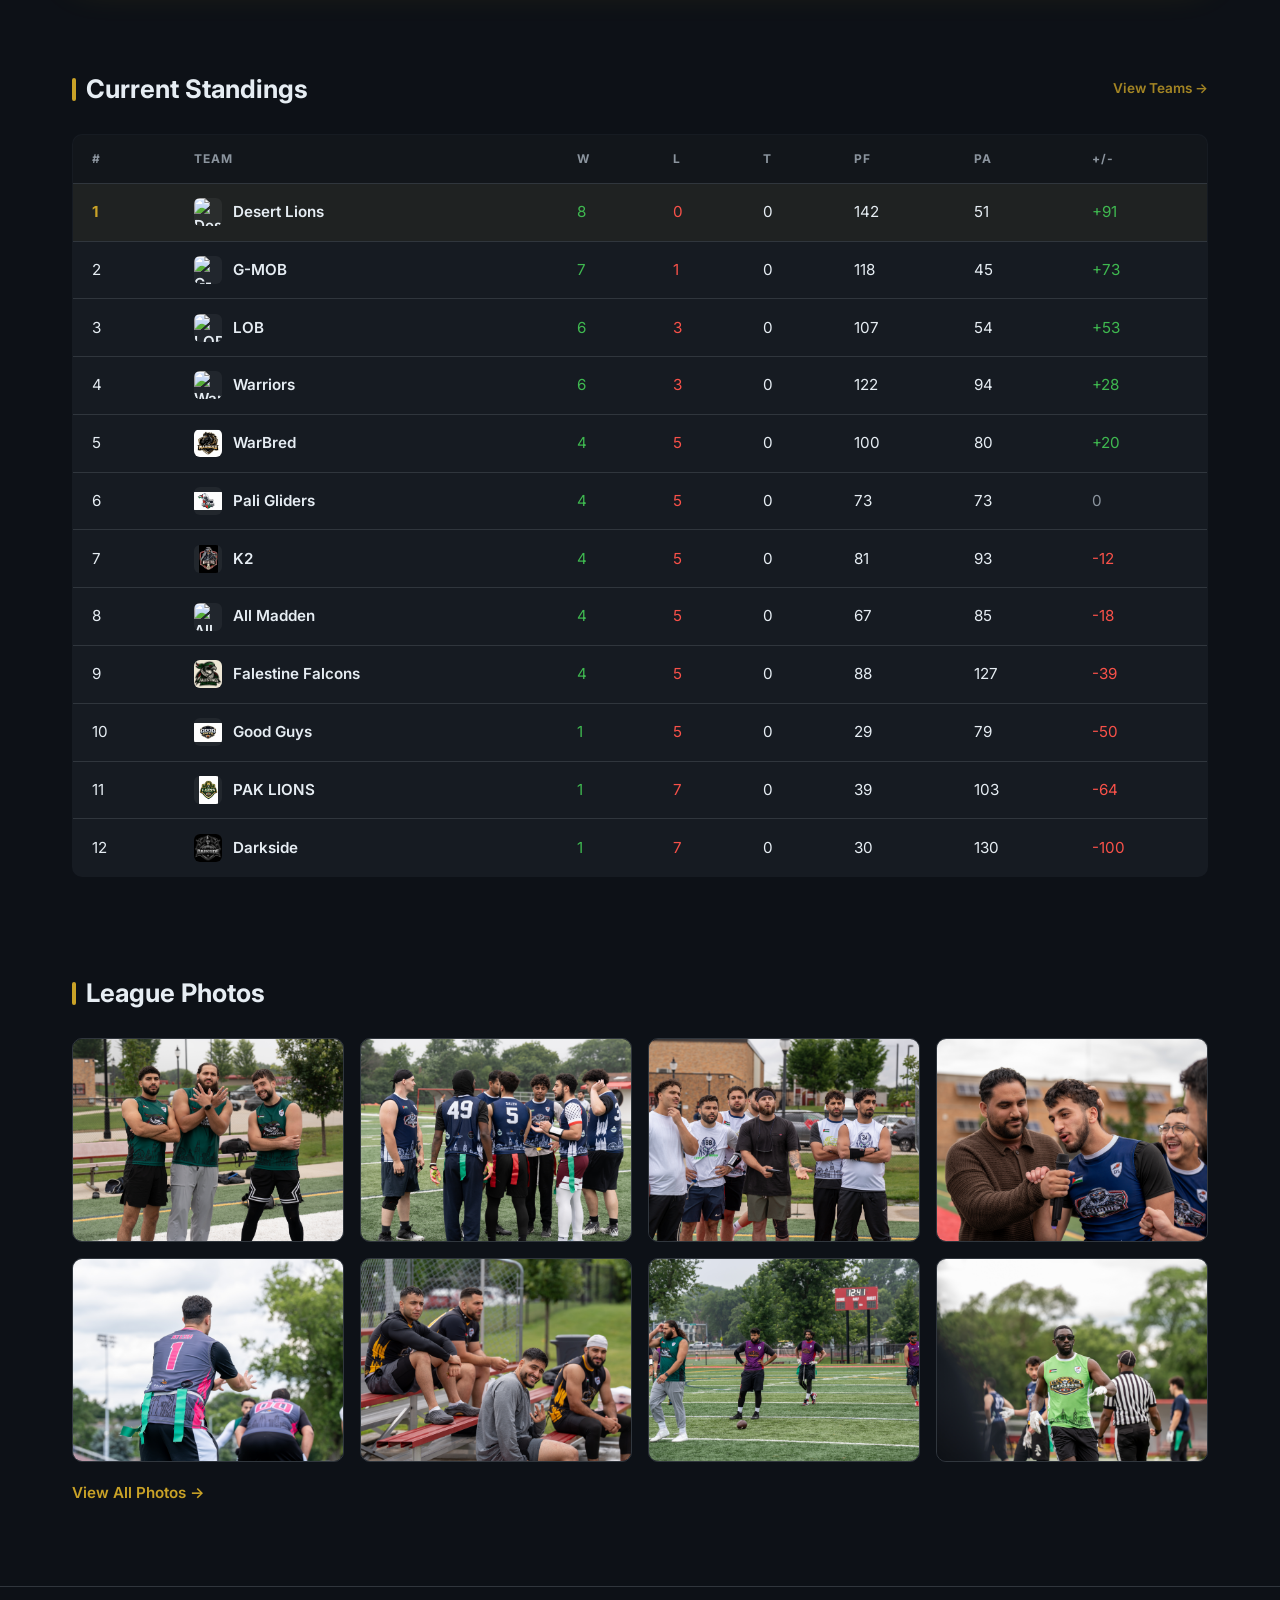
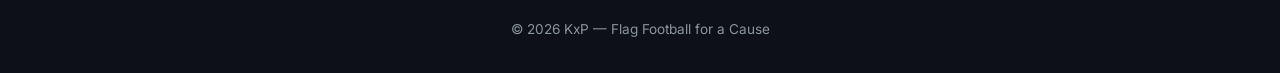
==== commit f7823448: "Finalizing updates" ====
--- a/index.html
+++ b/index.html
@@ -102,6 +102,27 @@
     </div>
   </section>
 
+  <!-- Champions Banner -->
+  <section class="section">
+    <div class="champions-banner">
+      <div class="champions-glow"></div>
+      <div class="champions-content">
+        <div class="champions-eyebrow">
+          <span class="champions-trophy">🏆</span>
+          2026 Summer Season Champions
+          <span class="champions-trophy">🏆</span>
+        </div>
+        <div class="champions-team">
+          <img src="images/GMOBsummer2026ChampsLogo.JPG" alt="G-MOB Champions">
+          <div class="champions-text">
+            <h2>Congratulations <span>G-MOB</span></h2>
+            <p>Kings of the 2026 Summer Season. Earned every yard. Undisputed.</p>
+          </div>
+        </div>
+      </div>
+    </div>
+  </section>
+
   <!-- Standings -->
   <section class="section">
     <div class="section-title-row">
@@ -117,11 +138,14 @@
   <section class="section">
     <h2 class="section-title">League Photos</h2>
     <div class="gallery-grid">
-      <a href="gallery.html?photo=0" class="gallery-item"><img src="images/team1.PNG" alt="Team photo"></a>
-      <a href="gallery.html?photo=1" class="gallery-item"><img src="images/DL.PNG" alt="Championship team"></a>
-      <a href="gallery.html?photo=2" class="gallery-item"><img src="images/Player1.PNG" alt="Player spotlight"></a>
-      <a href="gallery.html?photo=3" class="gallery-item"><img src="images/Player2.PNG" alt="Player spotlight"></a>
-      <a href="gallery.html?photo=4" class="gallery-item"><img src="images/MVPfall.PNG" alt="Fall MVP"></a>
+      <a href="gallery.html?photo=6" class="gallery-item"><img src="images/PlayerPic-1.jpg" alt="Player spotlight"></a>
+      <a href="gallery.html?photo=8" class="gallery-item"><img src="images/PlayerPic-3.jpg" alt="Player spotlight"></a>
+      <a href="gallery.html?photo=10" class="gallery-item"><img src="images/PlayerPic-5.jpg" alt="Player spotlight"></a>
+      <a href="gallery.html?photo=12" class="gallery-item"><img src="images/PlayerPic-7.jpg" alt="Player spotlight"></a>
+      <a href="gallery.html?photo=14" class="gallery-item"><img src="images/PlayerPic-9.jpg" alt="Player spotlight"></a>
+      <a href="gallery.html?photo=16" class="gallery-item"><img src="images/PlayerPic-11.jpg" alt="Player spotlight"></a>
+      <a href="gallery.html?photo=18" class="gallery-item"><img src="images/PlayerPic-13.jpg" alt="Player spotlight"></a>
+      <a href="gallery.html?photo=19" class="gallery-item"><img src="images/PlayerPic-14.jpg" alt="Player spotlight"></a>
     </div>
     <a href="gallery.html" class="gallery-view-all">View All Photos &rarr;</a>
   </section>
--- a/css/style.css
+++ b/css/style.css
@@ -704,19 +704,229 @@
   font-size: 0.95rem;
 }
 
+.no-contest-badge {
+  display: inline-block;
+  background: rgba(255, 145, 145, 0.12);
+  color: #ff9a9a;
+  border: 1px solid rgba(255, 145, 145, 0.35);
+  padding: 0.3rem 0.7rem;
+  border-radius: 6px;
+  font-weight: 600;
+  font-size: 0.85rem;
+  letter-spacing: 0.5px;
+  text-transform: uppercase;
+}
+
+.result-badge {
+  display: inline-flex;
+  align-items: center;
+  justify-content: center;
+  width: 22px;
+  height: 22px;
+  border-radius: 5px;
+  font-weight: 700;
+  font-size: 0.8rem;
+  letter-spacing: 0;
+  margin: 0 0.4rem;
+}
+
+.result-win {
+  background: rgba(40, 167, 69, 0.18);
+  color: #4ade80;
+  border: 1px solid rgba(40, 167, 69, 0.45);
+}
+
+.result-loss {
+  background: rgba(220, 53, 69, 0.18);
+  color: #ff5252;
+  border: 1px solid rgba(220, 53, 69, 0.5);
+}
+
+.no-contest-reason {
+  color: var(--text-muted);
+  font-size: 0.75rem;
+  font-style: italic;
+  margin-top: 0.3rem;
+  max-width: 240px;
+}
+
+.game-card.game-no-contest {
+  opacity: 0.85;
+}
+
+.forfeit-badge {
+  display: inline-block;
+  background: rgba(255, 145, 145, 0.12);
+  color: #ff9a9a;
+  border: 1px solid rgba(255, 145, 145, 0.35);
+  padding: 0.2rem 0.55rem;
+  border-radius: 5px;
+  font-weight: 600;
+  font-size: 0.7rem;
+  letter-spacing: 0.5px;
+  text-transform: uppercase;
+  margin-top: 0.4rem;
+}
+
+.friendly-badge {
+  display: inline-block;
+  background: rgba(99, 102, 241, 0.15);
+  color: #a5b4fc;
+  border: 1px solid rgba(99, 102, 241, 0.35);
+  padding: 0.3rem 0.7rem;
+  border-radius: 6px;
+  font-weight: 600;
+  font-size: 0.85rem;
+  letter-spacing: 0.5px;
+  text-transform: uppercase;
+}
+
+/* Champions Banner */
+.champions-banner {
+  position: relative;
+  overflow: hidden;
+  border-radius: 16px;
+  border: 2px solid rgba(250, 204, 21, 0.5);
+  background:
+    radial-gradient(ellipse at top left, rgba(250, 204, 21, 0.18), transparent 60%),
+    radial-gradient(ellipse at bottom right, rgba(217, 119, 6, 0.18), transparent 60%),
+    linear-gradient(135deg, #1a1410 0%, #0d0a08 100%);
+  padding: 2.5rem 2rem;
+  box-shadow: 0 10px 40px rgba(250, 204, 21, 0.15);
+}
+
+.champions-glow {
+  position: absolute;
+  top: -50%;
+  left: -20%;
+  width: 60%;
+  height: 200%;
+  background: radial-gradient(ellipse, rgba(250, 204, 21, 0.08), transparent 70%);
+  filter: blur(40px);
+  pointer-events: none;
+}
+
+.champions-content {
+  position: relative;
+  z-index: 1;
+  text-align: center;
+}
+
+.champions-eyebrow {
+  display: inline-flex;
+  align-items: center;
+  gap: 0.6rem;
+  font-size: 0.85rem;
+  font-weight: 700;
+  color: #fbbf24;
+  text-transform: uppercase;
+  letter-spacing: 3px;
+  padding: 0.4rem 1rem;
+  border: 1px solid rgba(250, 204, 21, 0.4);
+  border-radius: 40px;
+  background: rgba(250, 204, 21, 0.08);
+  margin-bottom: 1.5rem;
+}
+
+.champions-trophy {
+  font-size: 1.1rem;
+  filter: drop-shadow(0 0 6px rgba(250, 204, 21, 0.6));
+}
+
+.champions-team {
+  display: flex;
+  align-items: center;
+  justify-content: center;
+  gap: 2rem;
+  flex-wrap: wrap;
+}
+
+.champions-team img {
+  width: 140px;
+  height: 140px;
+  border-radius: 20px;
+  object-fit: cover;
+  border: 3px solid rgba(250, 204, 21, 0.6);
+  box-shadow:
+    0 0 40px rgba(250, 204, 21, 0.35),
+    0 8px 30px rgba(0, 0, 0, 0.5);
+}
+
+.champions-text {
+  text-align: left;
+}
+
+.champions-text h2 {
+  font-size: 2.5rem;
+  font-weight: 900;
+  margin: 0 0 0.5rem;
+  color: var(--text);
+  line-height: 1.1;
+  letter-spacing: -0.5px;
+}
+
+.champions-text h2 span {
+  background: linear-gradient(135deg, #fbbf24, #f59e0b);
+  -webkit-background-clip: text;
+  background-clip: text;
+  -webkit-text-fill-color: transparent;
+}
+
+.champions-text p {
+  color: var(--text-muted);
+  font-size: 1.05rem;
+  margin: 0;
+  font-style: italic;
+  max-width: 420px;
+}
+
+@media (max-width: 768px) {
+  .champions-banner { padding: 1.75rem 1rem; }
+  .champions-eyebrow { font-size: 0.7rem; letter-spacing: 2px; }
+  .champions-team { flex-direction: column; gap: 1.2rem; }
+  .champions-team img { width: 110px; height: 110px; }
+  .champions-text { text-align: center; }
+  .champions-text h2 { font-size: 1.9rem; }
+  .champions-text p { font-size: 0.95rem; }
+}
+
+.playoffs-badge {
+  display: inline-block;
+  background: rgba(220, 53, 69, 0.15);
+  color: #ff5252;
+  border: 1px solid rgba(220, 53, 69, 0.5);
+  padding: 0.2rem 0.7rem;
+  border-radius: 6px;
+  font-weight: 800;
+  font-size: 0.75rem;
+  letter-spacing: 1px;
+  text-transform: uppercase;
+  margin-left: 0.75rem;
+  vertical-align: middle;
+}
+
+.game-card.game-friendly {
+  border-style: dashed;
+}
+
+.game-card.game-forfeit {
+  opacity: 0.9;
+}
+
 .game-team {
   display: flex;
   align-items: center;
   gap: 0.6rem;
   font-weight: 600;
-  min-width: 140px;
+  flex: 1 1 0;
+  min-width: 0;
 }
 
 .game-team.away { justify-content: flex-end; }
 
 .game-score {
   text-align: center;
-  min-width: 100px;
+  flex: 0 0 200px;
 }
 
 .game-score .score {
@@ -1357,12 +1567,16 @@
   .mobile-toggle { display: block; }
 
   .game-card { flex-direction: column; gap: 0.5rem; text-align: center; }
-  .game-team, .game-team.away { justify-content: center; min-width: auto; }
+  .game-team, .game-team.away { justify-content: center; min-width: auto; flex: 0 0 auto; }
+  .game-score { flex: 0 0 auto; }
 
   .roster-table { font-size: 0.8rem; }
   .roster-table th, .roster-table td { padding: 0.5rem 0.4rem; }
 
-  .standings-table th, .standings-table td { padding: 0.6rem 0.8rem; font-size: 0.85rem; }
+  .standings-table { table-layout: auto; }
+  .standings-table th, .standings-table td { padding: 0.6rem 0.4rem; font-size: 0.8rem; white-space: nowrap; }
+  .standings-table .team-name-cell { white-space: nowrap; gap: 0.4rem; }
+  .standings-table .team-name-cell img { flex-shrink: 0; }
 
   /* Box score modal responsive */
   .game-detail-overlay { padding: 0.5rem; }
@@ -1375,4 +1589,864 @@
   .summary-label { font-size: 0.75rem; }
 
   .game-expand-hint { display: none !important; }
-}
+
+  /* Player Insights mobile */
+  .player-insights-overlay { padding: 0.5rem; }
+  .player-insights-modal { padding: 1.2rem; margin: 0.5rem auto; }
+  .player-insights-header { flex-direction: column; text-align: center; }
+  .player-insights-summary-grid { grid-template-columns: repeat(2, 1fr) !important; }
+  .radar-chart { max-width: 100%; }
+  .gamelog-table { font-size: 0.75rem; }
+  .gamelog-table th, .gamelog-table td { padding: 0.4rem 0.3rem; }
+}
+
+/* ── Team Leaders (NFL style) ── */
+.team-leaders-wrap {
+  display: flex;
+  flex-direction: column;
+  gap: 2.5rem;
+}
+
+.team-leaders-section-title {
+  font-size: 1.5rem;
+  font-weight: 800;
+  color: var(--text);
+  border-bottom: 2px solid var(--accent);
+  padding-bottom: 0.5rem;
+  margin: 0 0 1rem;
+}
+
+.team-leaders-grid {
+  display: grid;
+  grid-template-columns: repeat(auto-fit, minmax(280px, 1fr));
+  gap: 1.2rem;
+}
+
+.team-leader-card {
+  background: var(--surface);
+  border: 1px solid var(--border);
+  border-radius: 12px;
+  overflow: hidden;
+  display: flex;
+  flex-direction: column;
+}
+
+.team-leader-card-header {
+  display: flex;
+  justify-content: space-between;
+  align-items: center;
+  padding: 0.9rem 1rem;
+  background: var(--bg);
+  border-bottom: 1px solid var(--border);
+}
+
+.team-leader-stat-name {
+  font-weight: 700;
+  color: var(--text);
+  font-size: 1rem;
+}
+
+.team-leader-stat-unit {
+  color: var(--text-muted);
+  font-size: 0.75rem;
+  font-weight: 600;
+  text-transform: uppercase;
+  letter-spacing: 0.5px;
+}
+
+.team-leader-row {
+  display: grid;
+  grid-template-columns: 28px 32px 1fr auto;
+  align-items: center;
+  gap: 0.6rem;
+  padding: 0.65rem 1rem;
+  border-bottom: 1px solid var(--border);
+  cursor: pointer;
+  transition: background 0.15s;
+}
+
+.team-leader-row:hover {
+  background: var(--accent-glow);
+}
+
+.team-leader-row:last-of-type { border-bottom: none; }
+
+.team-leader-rank {
+  color: var(--text-muted);
+  font-weight: 700;
+  font-size: 0.9rem;
+  text-align: center;
+}
+
+.team-leader-logo {
+  width: 28px;
+  height: 28px;
+  border-radius: 5px;
+  object-fit: cover;
+}
+
+.team-leader-name {
+  font-weight: 600;
+  color: var(--text);
+  font-size: 0.95rem;
+  white-space: nowrap;
+  overflow: hidden;
+  text-overflow: ellipsis;
+}
+
+.team-leader-value {
+  font-weight: 700;
+  color: var(--text);
+  font-size: 1rem;
+}
+
+.team-leader-complete {
+  display: block;
+  text-align: center;
+  padding: 0.65rem;
+  color: var(--accent);
+  font-size: 0.85rem;
+  font-weight: 600;
+  background: var(--bg);
+  border-top: 1px solid var(--border);
+  cursor: pointer;
+  transition: background 0.15s, opacity 0.15s;
+}
+
+.team-leader-complete:hover {
+  background: var(--accent-glow);
+  opacity: 1;
+}
+
+/* Full leaders modal */
+.team-leaders-overlay {
+  position: fixed;
+  top: 0; left: 0; right: 0; bottom: 0;
+  background: rgba(0, 0, 0, 0.85);
+  z-index: 1000;
+  display: none;
+  overflow-y: auto;
+  padding: 2rem;
+}
+.team-leaders-overlay.active { display: block; }
+
+.team-leaders-modal {
+  background: var(--surface);
+  border-radius: var(--radius);
+  max-width: 500px;
+  margin: 3rem auto;
+  padding: 1.5rem;
+  position: relative;
+  border: 1px solid var(--border);
+}
+
+.team-leaders-modal-header {
+  border-bottom: 1px solid var(--border);
+  padding-bottom: 1rem;
+  margin-bottom: 1rem;
+}
+
+.team-leaders-modal-title {
+  font-size: 1.4rem;
+  font-weight: 800;
+  color: var(--text);
+  margin: 0;
+}
+
+.team-leaders-modal-sub {
+  color: var(--text-muted);
+  font-size: 0.85rem;
+  margin-top: 0.2rem;
+  text-transform: uppercase;
+  letter-spacing: 0.5px;
+  font-weight: 600;
+}
+
+.team-leaders-modal-list {
+  display: flex;
+  flex-direction: column;
+}
+
+.team-leaders-modal .team-leader-row {
+  border-bottom: 1px solid var(--border);
+}
+.team-leaders-modal .team-leader-row:last-child {
+  border-bottom: none;
+}
+
+/* ── Match Insights Modal ── */
+.hint-preview {
+  color: var(--accent) !important;
+  opacity: 0.85;
+}
+
+.match-insights-overlay {
+  position: fixed;
+  top: 0; left: 0; right: 0; bottom: 0;
+  background: rgba(0, 0, 0, 0.9);
+  z-index: 1000;
+  display: none;
+  overflow-y: auto;
+  padding: 2rem;
+}
+.match-insights-overlay.active { display: block; }
+
+.match-insights-modal {
+  background: var(--surface);
+  border-radius: var(--radius);
+  max-width: 900px;
+  margin: 1rem auto;
+  padding: 0;
+  position: relative;
+  border: 1px solid var(--border);
+  overflow: hidden;
+}
+
+.mi-header {
+  background: linear-gradient(135deg, rgba(99, 102, 241, 0.15), rgba(217, 70, 239, 0.15));
+  padding: 2rem 1.5rem;
+  border-bottom: 1px solid var(--border);
+}
+
+.mi-eyebrow {
+  color: var(--text-muted);
+  font-size: 0.75rem;
+  text-transform: uppercase;
+  letter-spacing: 1px;
+  font-weight: 700;
+  text-align: center;
+  margin-bottom: 1.2rem;
+}
+
+.mi-matchup {
+  display: grid;
+  grid-template-columns: 1fr auto 1fr;
+  align-items: center;
+  gap: 1rem;
+}
+
+.mi-team-block {
+  display: flex;
+  flex-direction: column;
+  align-items: center;
+  text-align: center;
+  gap: 0.6rem;
+}
+
+.mi-team-logo {
+  width: 80px;
+  height: 80px;
+  border-radius: 14px;
+  object-fit: cover;
+  border: 2px solid var(--border);
+  box-shadow: 0 4px 20px rgba(0,0,0,0.5);
+}
+
+.mi-team-name {
+  font-size: 1.35rem;
+  font-weight: 800;
+  color: var(--text);
+  line-height: 1.15;
+}
+
+.mi-team-record {
+  color: var(--text-muted);
+  font-weight: 600;
+  font-size: 0.95rem;
+}
+
+.mi-vs {
+  display: flex;
+  flex-direction: column;
+  align-items: center;
+  gap: 0.2rem;
+}
+
+.mi-vs-text {
+  font-size: 2.6rem;
+  font-weight: 900;
+  color: var(--accent);
+  letter-spacing: 2px;
+  line-height: 1;
+}
+
+.mi-vs-week {
+  color: var(--text-muted);
+  font-size: 0.7rem;
+  font-weight: 700;
+  text-transform: uppercase;
+  letter-spacing: 1px;
+}
+
+.mi-storylines {
+  padding: 1.5rem;
+  display: grid;
+  grid-template-columns: repeat(auto-fit, minmax(280px, 1fr));
+  gap: 1rem;
+  border-bottom: 1px solid var(--border);
+}
+
+.mi-story {
+  background: var(--bg);
+  border: 1px solid var(--border);
+  border-left: 3px solid var(--accent);
+  border-radius: 8px;
+  padding: 1rem 1.2rem;
+}
+
+.mi-story-headline {
+  font-weight: 800;
+  font-size: 1rem;
+  color: var(--text);
+  margin-bottom: 0.3rem;
+}
+
+.mi-story-body {
+  color: var(--text-muted);
+  font-size: 0.9rem;
+  line-height: 1.5;
+}
+
+.mi-section-title {
+  font-size: 0.95rem;
+  font-weight: 700;
+  color: var(--text);
+  padding: 1.2rem 1.5rem 0.75rem;
+  text-transform: uppercase;
+  letter-spacing: 0.5px;
+}
+
+.mi-form-grid {
+  display: grid;
+  grid-template-columns: 1fr 1fr;
+  gap: 1rem;
+  padding: 0 1.5rem 1rem;
+}
+
+.mi-form-side {
+  display: flex;
+  flex-direction: column;
+  gap: 0.4rem;
+}
+
+.mi-form-side-right { align-items: flex-end; }
+
+.mi-form-team {
+  font-size: 0.85rem;
+  font-weight: 600;
+  color: var(--text-muted);
+}
+
+.mi-form-pills { display: flex; gap: 0.35rem; }
+
+.mi-form-pill {
+  display: inline-flex;
+  align-items: center;
+  justify-content: center;
+  width: 24px;
+  height: 24px;
+  border-radius: 5px;
+  font-size: 0.8rem;
+  font-weight: 700;
+}
+
+.mi-form-pill.form-w {
+  background: rgba(40, 167, 69, 0.2);
+  color: #4ade80;
+  border: 1px solid rgba(40, 167, 69, 0.45);
+}
+.mi-form-pill.form-l {
+  background: rgba(220, 53, 69, 0.2);
+  color: #ff5252;
+  border: 1px solid rgba(220, 53, 69, 0.5);
+}
+.mi-form-pill.form-t {
+  background: rgba(155, 155, 155, 0.15);
+  color: var(--text-muted);
+  border: 1px solid rgba(155, 155, 155, 0.3);
+}
+
+.mi-h2h-list { padding: 0 1.5rem 1rem; }
+
+.mi-h2h-row {
+  display: grid;
+  grid-template-columns: 1fr auto 1fr auto;
+  align-items: center;
+  gap: 1rem;
+  padding: 0.7rem 1rem;
+  background: var(--bg);
+  border: 1px solid var(--border);
+  border-radius: 8px;
+  margin-bottom: 0.5rem;
+}
+
+.mi-h2h-team {
+  font-weight: 600;
+  color: var(--text-muted);
+  font-size: 0.9rem;
+}
+.mi-h2h-team.mi-h2h-winner {
+  color: var(--text);
+  font-weight: 800;
+}
+.mi-h2h-team:last-of-type { text-align: right; }
+
+.mi-h2h-score {
+  font-weight: 700;
+  color: var(--text);
+  font-size: 1rem;
+}
+
+.mi-h2h-week {
+  color: var(--text-muted);
+  font-size: 0.75rem;
+  text-transform: uppercase;
+  letter-spacing: 0.5px;
+}
+
+.mi-comparison { padding: 0 1.5rem 1rem; }
+
+.mi-comp-header {
+  display: grid;
+  grid-template-columns: 1fr auto 1fr;
+  gap: 1rem;
+  padding: 0.7rem 0.5rem;
+  border-bottom: 2px solid var(--border);
+  margin-bottom: 0.3rem;
+  font-weight: 700;
+  color: var(--text);
+  font-size: 0.9rem;
+}
+.mi-comp-header span:first-child { text-align: left; }
+.mi-comp-header span:last-child { text-align: right; }
+
+.mi-comparison-row {
+  display: grid;
+  grid-template-columns: 1fr auto 1fr;
+  align-items: center;
+  gap: 1rem;
+  padding: 0.65rem 0.5rem;
+  border-bottom: 1px solid var(--border);
+}
+.mi-comparison-row:last-child { border-bottom: none; }
+
+.mi-comp-val {
+  font-weight: 700;
+  color: var(--text-muted);
+  font-size: 1.05rem;
+}
+.mi-comp-val:first-child { text-align: left; }
+.mi-comp-val:last-child { text-align: right; }
+.mi-comp-val.mi-comp-better { color: var(--accent); }
+
+.mi-comp-label {
+  color: var(--text-muted);
+  font-size: 0.75rem;
+  text-transform: uppercase;
+  letter-spacing: 0.5px;
+  font-weight: 600;
+  white-space: nowrap;
+}
+
+.mi-players-grid {
+  padding: 0 1.5rem 1.5rem;
+  display: grid;
+  grid-template-columns: 1fr 1fr;
+  gap: 1.2rem;
+}
+
+.mi-players-side {
+  display: flex;
+  flex-direction: column;
+  gap: 0.6rem;
+}
+
+.mi-players-team {
+  font-size: 0.9rem;
+  font-weight: 700;
+  color: var(--accent);
+  text-transform: uppercase;
+  letter-spacing: 0.5px;
+  padding-bottom: 0.3rem;
+  border-bottom: 1px solid var(--border);
+}
+
+.mi-player-card {
+  background: var(--bg);
+  border: 1px solid var(--border);
+  border-radius: 8px;
+  padding: 0.8rem 1rem;
+}
+
+.mi-player-label {
+  color: var(--text-muted);
+  font-size: 0.7rem;
+  text-transform: uppercase;
+  letter-spacing: 0.5px;
+  font-weight: 700;
+}
+
+.mi-player-name {
+  font-weight: 700;
+  color: var(--text);
+  font-size: 1rem;
+  margin-top: 0.2rem;
+}
+
+.mi-player-meta {
+  color: var(--text-muted);
+  font-size: 0.75rem;
+  margin-top: 0.1rem;
+}
+
+.mi-player-value {
+  color: var(--accent);
+  font-weight: 700;
+  font-size: 0.85rem;
+  margin-top: 0.4rem;
+}
+
+@media (max-width: 768px) {
+  .match-insights-overlay { padding: 0.5rem; }
+  .mi-header { padding: 1.2rem 1rem; }
+  .mi-team-logo { width: 55px; height: 55px; }
+  .mi-team-name { font-size: 1rem; }
+  .mi-vs-text { font-size: 1.6rem; }
+  .mi-storylines { grid-template-columns: 1fr; padding: 1rem; }
+  .mi-form-grid { grid-template-columns: 1fr; gap: 0.6rem; }
+  .mi-form-side-right { align-items: flex-start; }
+  .mi-players-grid { grid-template-columns: 1fr; padding: 0 1rem 1rem; }
+  .mi-comparison, .mi-h2h-list { padding-left: 1rem; padding-right: 1rem; }
+  .mi-comp-val { font-size: 0.9rem; }
+  .mi-comp-label { font-size: 0.65rem; }
+  .mi-h2h-row { grid-template-columns: 1fr auto 1fr; gap: 0.5rem; padding: 0.6rem; }
+  .mi-h2h-week { grid-column: 1 / -1; text-align: center; }
+}
+
+/* ── Leaders mode toggle ── */
+.leaders-mode-toggle {
+  display: inline-flex;
+  margin-bottom: 1.5rem;
+  background: var(--surface);
+  border: 1px solid var(--border);
+  border-radius: 10px;
+  padding: 4px;
+  gap: 4px;
+}
+
+.leader-mode-btn {
+  background: transparent;
+  color: var(--text-muted);
+  border: none;
+  padding: 0.5rem 1.1rem;
+  border-radius: 7px;
+  font-family: inherit;
+  font-size: 0.9rem;
+  font-weight: 600;
+  cursor: pointer;
+  transition: all 0.18s;
+}
+
+.leader-mode-btn:hover {
+  color: var(--text);
+}
+
+.leader-mode-btn.active {
+  background: var(--accent);
+  color: #0d1117;
+}
+
+/* ── Schedule Filter ── */
+.schedule-filter-bar {
+  display: flex;
+  align-items: center;
+  gap: 0.7rem;
+  margin-bottom: 1.5rem;
+  padding: 0.8rem 1rem;
+  background: var(--surface);
+  border: 1px solid var(--border);
+  border-radius: var(--radius);
+}
+
+.schedule-filter-bar label {
+  color: var(--text);
+  font-weight: 600;
+  font-size: 0.9rem;
+}
+
+.schedule-filter-bar select {
+  background: var(--bg);
+  color: var(--text);
+  border: 1px solid var(--border);
+  border-radius: 6px;
+  padding: 0.5rem 0.8rem;
+  font-size: 0.9rem;
+  font-family: inherit;
+  cursor: pointer;
+  min-width: 180px;
+}
+
+.schedule-filter-bar select:hover { border-color: var(--accent); }
+.schedule-filter-bar select:focus { outline: none; border-color: var(--accent); }
+
+/* ── Player Insights Modal ── */
+.clickable-player {
+  cursor: pointer;
+  transition: background 0.15s;
+}
+.clickable-player:hover {
+  background: var(--accent-glow) !important;
+}
+
+.player-insights-overlay {
+  position: fixed;
+  top: 0; left: 0; right: 0; bottom: 0;
+  background: rgba(0, 0, 0, 0.85);
+  z-index: 1000;
+  display: none;
+  overflow-y: auto;
+  padding: 2rem;
+}
+.player-insights-overlay.active { display: block; }
+
+.player-insights-modal {
+  background: var(--surface);
+  border-radius: var(--radius);
+  max-width: 1100px;
+  margin: 1rem auto;
+  padding: 2rem;
+  position: relative;
+  border: 1px solid var(--border);
+}
+
+.player-insights-header {
+  display: flex;
+  align-items: center;
+  gap: 1.5rem;
+  margin-bottom: 2rem;
+  padding-bottom: 1.5rem;
+  border-bottom: 1px solid var(--border);
+}
+
+.player-insights-logo {
+  width: 80px;
+  height: 80px;
+  border-radius: 12px;
+  object-fit: cover;
+  border: 2px solid var(--border);
+}
+
+.player-insights-title h2 {
+  font-size: 2rem;
+  margin: 0 0 0.4rem;
+  color: var(--text);
+}
+
+.player-insights-meta {
+  display: flex;
+  gap: 1rem;
+  align-items: center;
+  flex-wrap: wrap;
+}
+
+.player-insights-num {
+  background: var(--accent-glow);
+  color: var(--accent);
+  font-weight: 700;
+  padding: 0.25rem 0.7rem;
+  border-radius: 6px;
+  font-size: 0.95rem;
+}
+
+.player-insights-pos {
+  color: var(--text-muted);
+  font-weight: 600;
+  font-size: 0.95rem;
+}
+
+.player-insights-team {
+  color: var(--accent);
+  font-weight: 600;
+  font-size: 0.95rem;
+  cursor: pointer;
+  text-decoration: none;
+}
+.player-insights-team:hover { text-decoration: underline; }
+
+.player-insights-section-title {
+  font-size: 1.1rem;
+  font-weight: 700;
+  color: var(--text);
+  margin: 2rem 0 1rem;
+  padding-left: 0.6rem;
+  border-left: 3px solid var(--accent);
+}
+
+.player-insights-summary-grid {
+  display: grid;
+  grid-template-columns: repeat(7, 1fr);
+  gap: 0.6rem;
+}
+
+.player-stat-block {
+  background: var(--bg);
+  border: 1px solid var(--border);
+  border-radius: 8px;
+  padding: 0.8rem 0.6rem;
+  text-align: center;
+}
+
+.player-stat-value {
+  font-size: 1.4rem;
+  font-weight: 700;
+  color: var(--text);
+  line-height: 1.2;
+}
+
+.player-stat-label {
+  font-size: 0.7rem;
+  color: var(--text-muted);
+  text-transform: uppercase;
+  letter-spacing: 0.5px;
+  margin-top: 0.3rem;
+}
+
+.player-stat-sub {
+  font-size: 0.7rem;
+  color: var(--text-muted);
+  margin-top: 0.2rem;
+}
+
+/* Radar chart */
+.player-insights-radar-wrap {
+  display: flex;
+  flex-direction: column;
+  align-items: center;
+  background: var(--bg);
+  border-radius: var(--radius);
+  padding: 1rem;
+  border: 1px solid var(--border);
+}
+
+.radar-chart {
+  max-width: 460px;
+  width: 100%;
+  height: auto;
+}
+
+.radar-ring {
+  fill: transparent;
+  stroke: rgba(255, 255, 255, 0.08);
+  stroke-width: 1;
+}
+
+.radar-ring.radar-ring-outer {
+  fill: rgba(74, 222, 128, 0.10);
+  stroke: rgba(74, 222, 128, 0.4);
+}
+.radar-ring.radar-ring-75 {
+  fill: rgba(250, 204, 21, 0.12);
+  stroke: rgba(250, 204, 21, 0.3);
+}
+.radar-ring.radar-ring-50 {
+  fill: rgba(251, 146, 60, 0.15);
+  stroke: rgba(251, 146, 60, 0.3);
+}
+.radar-ring.radar-ring-25 {
+  fill: rgba(220, 38, 38, 0.18);
+  stroke: rgba(220, 38, 38, 0.3);
+}
+
+.radar-spoke {
+  stroke: rgba(255, 255, 255, 0.08);
+  stroke-width: 1;
+}
+
+.radar-player {
+  fill: rgba(99, 102, 241, 0.25);
+  stroke: #6366f1;
+  stroke-width: 2.5;
+}
+
+.radar-dot {
+  fill: #6366f1;
+  stroke: var(--surface);
+  stroke-width: 2;
+}
+
+.radar-label-name {
+  fill: var(--text);
+  font-size: 13px;
+  font-weight: 700;
+}
+
+.radar-label-pct {
+  fill: var(--text-muted);
+  font-size: 11px;
+}
+
+.radar-marker {
+  fill: var(--text);
+  font-size: 9px;
+  font-weight: 600;
+  opacity: 0.6;
+}
+
+.radar-caption {
+  color: var(--text-muted);
+  font-size: 0.85rem;
+  font-style: italic;
+  margin: 1rem 0 0;
+  text-align: center;
+}
+
+/* Game log table */
+.gamelog-table {
+  width: 100%;
+  border-collapse: collapse;
+  background: var(--bg);
+  border-radius: 8px;
+  overflow: hidden;
+}
+
+.gamelog-table th {
+  background: var(--surface);
+  color: var(--text);
+  font-size: 0.75rem;
+  text-transform: uppercase;
+  padding: 0.6rem 0.5rem;
+  text-align: center;
+  border-bottom: 2px solid var(--border);
+  font-weight: 600;
+}
+
+.gamelog-table td {
+  padding: 0.6rem 0.5rem;
+  text-align: center;
+  border-bottom: 1px solid var(--border);
+  font-size: 0.85rem;
+}
+
+.gamelog-table tbody tr:last-child td { border-bottom: 0; }
+
+.gamelog-opp {
+  text-align: left !important;
+}
+
+.gamelog-opp-inner {
+  display: flex;
+  align-items: center;
+  gap: 0.4rem;
+}
+
+.result-win-cell { color: var(--green, #4ade80); font-weight: 600; }
+.result-loss-cell { color: var(--red, #ff5252); font-weight: 600; }
+
+.team-gamelog-title {
+  font-size: 1.25rem;
+  font-weight: 700;
+  color: var(--text);
+  margin: 2rem 0 1rem;
+  padding-left: 0.6rem;
+  border-left: 3px solid var(--accent);
+}
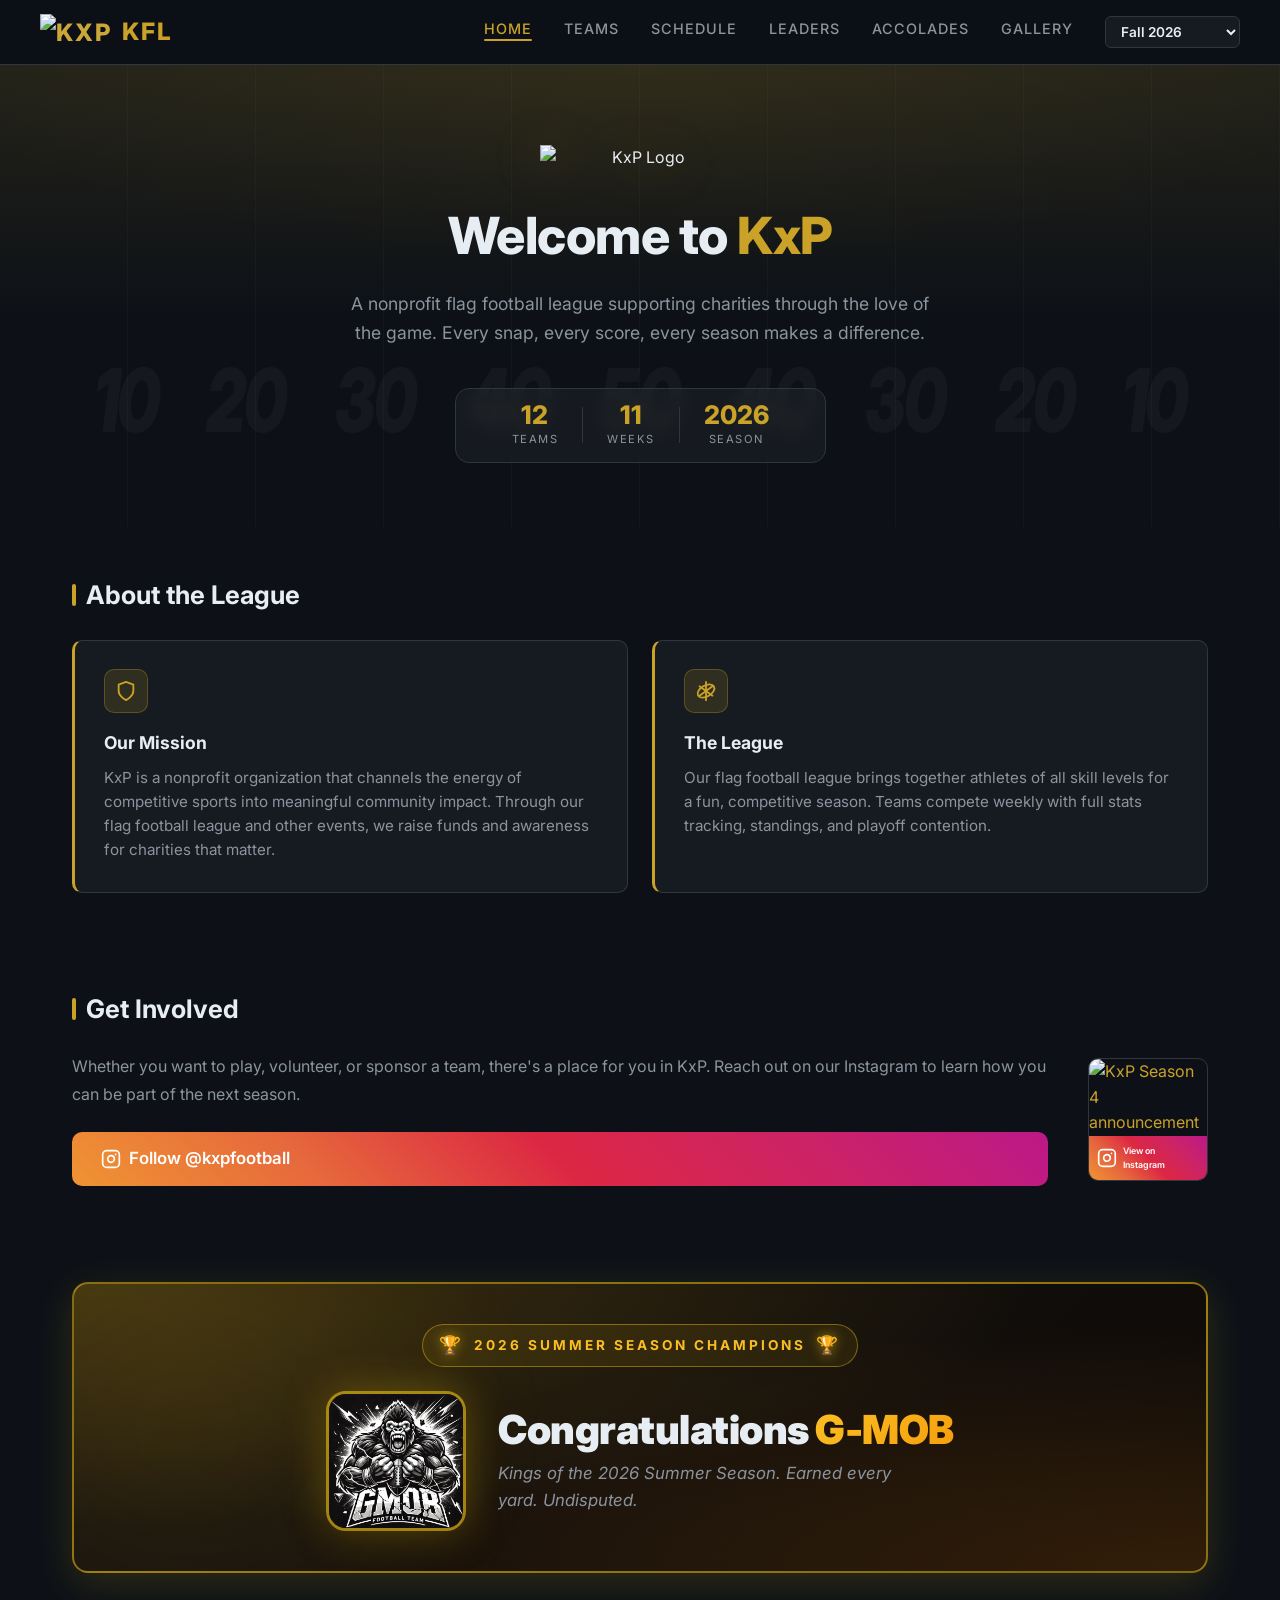
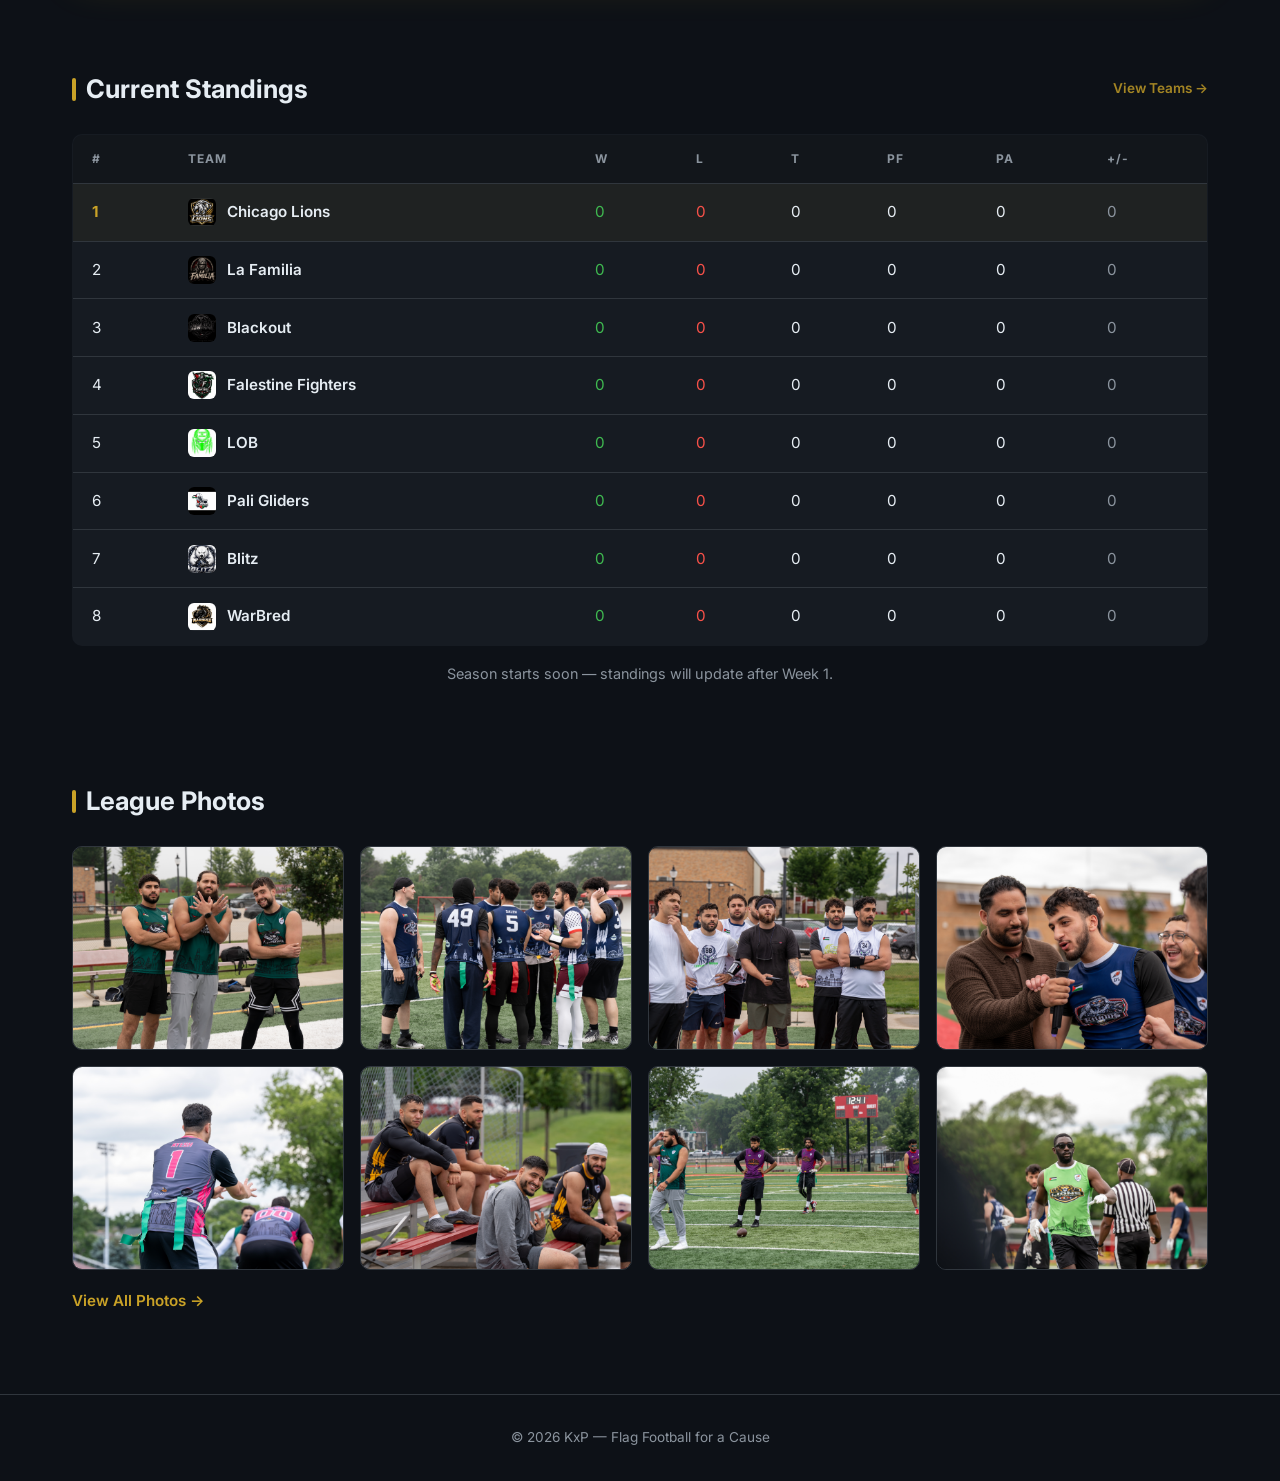
==== commit cdabcddb: "fall season integration and closed out summer season" ====
--- a/index.html
+++ b/index.html
@@ -22,6 +22,7 @@
         <li><a href="leaders.html">Leaders</a></li>
         <li><a href="accolades.html">Accolades</a></li>
         <li><a href="gallery.html">Gallery</a></li>
+        <li id="season-switcher" class="nav-season-switcher"></li>
       </ul>
     </div>
   </nav>
--- a/css/style.css
+++ b/css/style.css
@@ -888,6 +888,44 @@
   .champions-text { text-align: center; }
   .champions-text h2 { font-size: 1.9rem; }
   .champions-text p { font-size: 0.95rem; }
+}
+
+/* Game label banner (Semifinal / Championship) */
+.game-label-banner {
+  position: absolute;
+  top: -1px;
+  left: -1px;
+  right: -1px;
+  padding: 0.4rem 1rem;
+  background: linear-gradient(135deg, rgba(99, 102, 241, 0.35), rgba(217, 70, 239, 0.35));
+  color: #fff;
+  font-weight: 800;
+  font-size: 0.8rem;
+  text-transform: uppercase;
+  letter-spacing: 2px;
+  text-align: center;
+  border-top-left-radius: var(--radius);
+  border-top-right-radius: var(--radius);
+  border-bottom: 1px solid rgba(255, 255, 255, 0.15);
+}
+
+.game-label-banner.label-championship {
+  background: linear-gradient(135deg, #d97706, #fbbf24 50%, #d97706);
+  color: #1a1410;
+  font-weight: 900;
+  letter-spacing: 3px;
+  box-shadow: 0 2px 20px rgba(250, 204, 21, 0.4);
+}
+
+.game-card.game-labeled {
+  position: relative;
+  padding-top: 2.75rem;
+  border: 2px solid rgba(99, 102, 241, 0.4);
+}
+
+.game-card.game-labeled:has(.label-championship) {
+  border-color: rgba(250, 204, 21, 0.7);
+  box-shadow: 0 0 30px rgba(250, 204, 21, 0.2);
 }
 
 .playoffs-badge {
@@ -2123,6 +2161,32 @@
   .mi-h2h-week { grid-column: 1 / -1; text-align: center; }
 }
 
+/* ── Season Switcher (in nav) ── */
+.nav-season-switcher {
+  margin-left: auto;
+}
+
+.nav-season-switcher .season-select {
+  background: var(--surface);
+  color: var(--text);
+  border: 1px solid var(--border);
+  border-radius: 6px;
+  padding: 0.4rem 0.7rem;
+  font-family: inherit;
+  font-size: 0.85rem;
+  font-weight: 600;
+  cursor: pointer;
+  transition: border-color 0.15s;
+}
+
+.nav-season-switcher .season-select:hover { border-color: var(--accent); }
+.nav-season-switcher .season-select:focus { outline: none; border-color: var(--accent); }
+
+@media (max-width: 768px) {
+  .nav-season-switcher { margin: 0.5rem 0 0; }
+  .nav-season-switcher .season-select { width: 100%; }
+}
+
 /* ── Leaders mode toggle ── */
 .leaders-mode-toggle {
   display: inline-flex;
